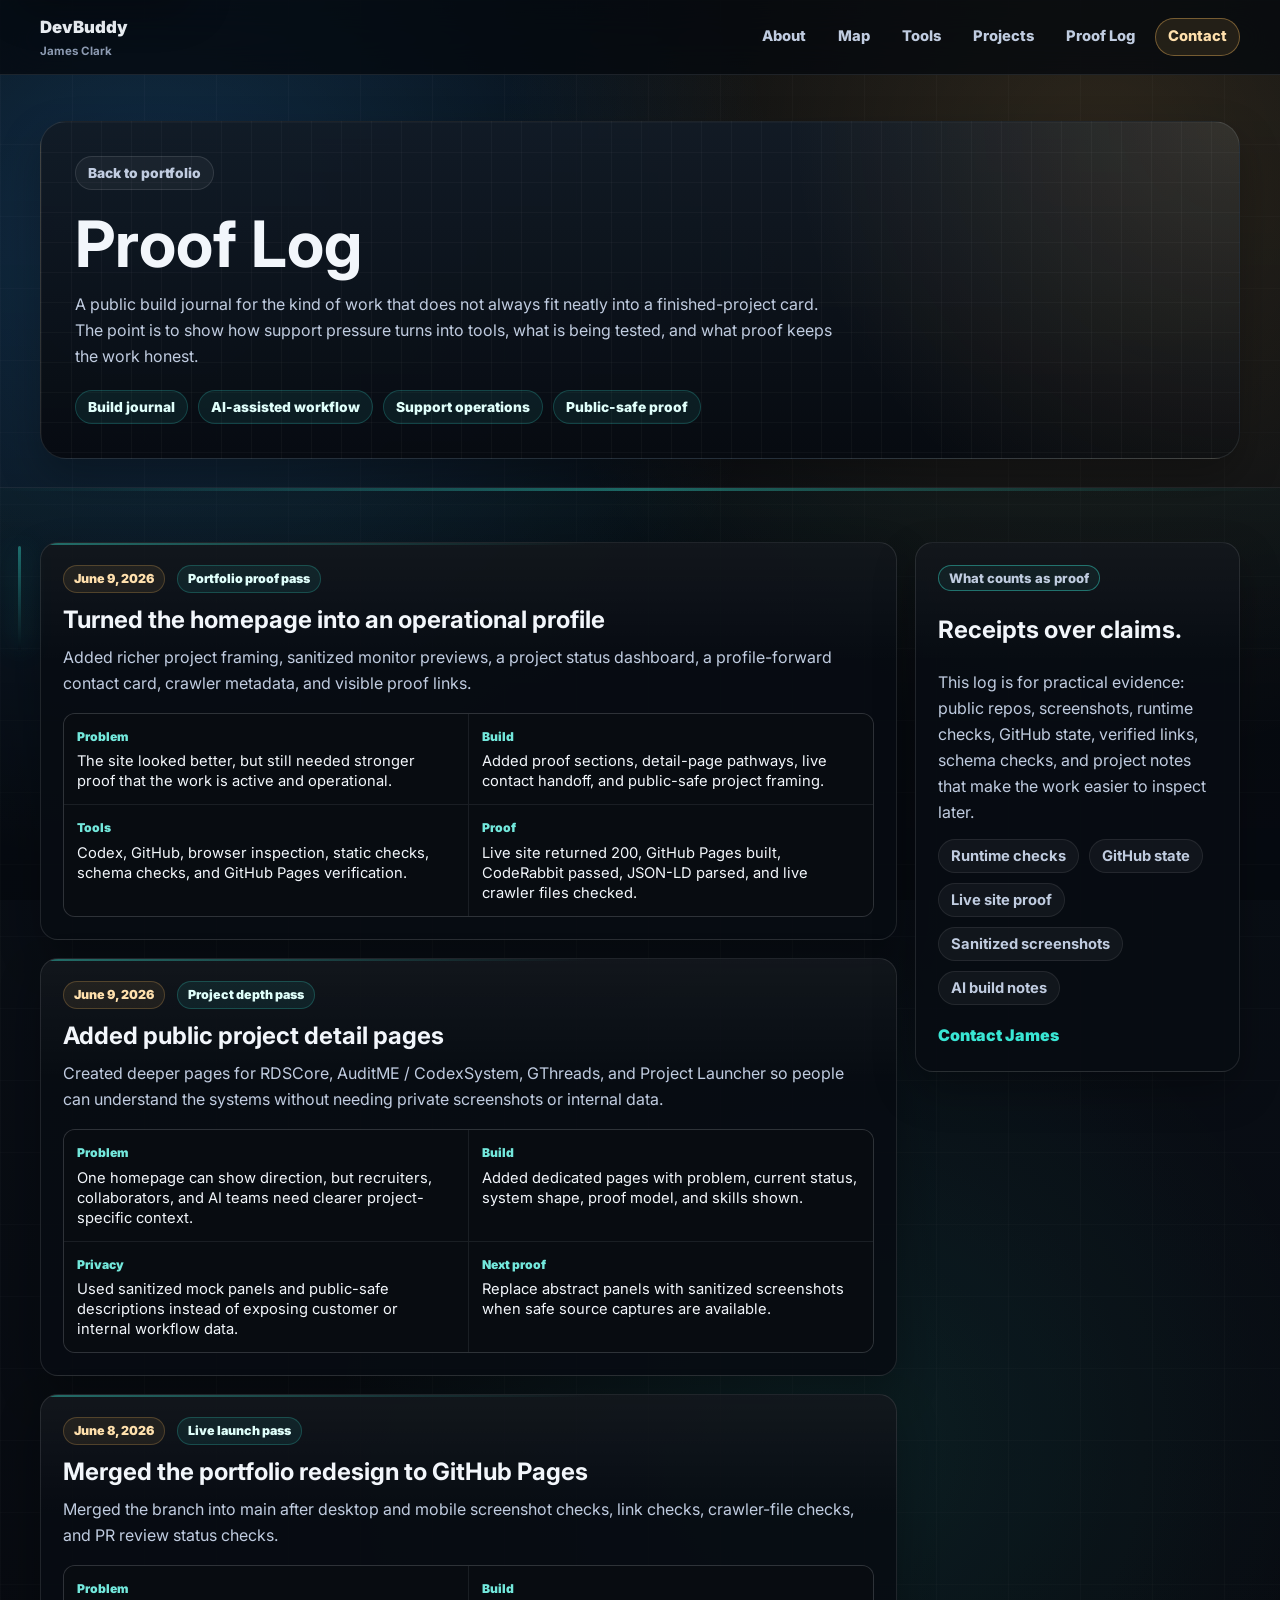
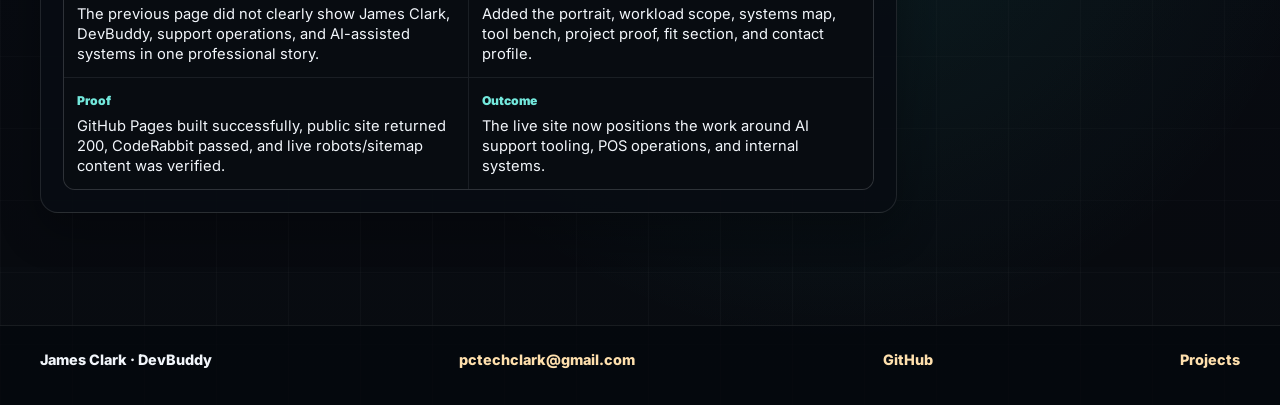
==== proof-log.html @ 80830b0e "Add proof log and project detail pages" ====
<!DOCTYPE html>
<html lang="en">
<head>
  <meta charset="UTF-8" />
  <meta name="viewport" content="width=device-width, initial-scale=1.0" />
  <title>Proof Log | James Clark DevBuddy</title>
  <meta name="description" content="A public build journal for James Clark / DevBuddy showing AI-assisted support tooling, operational systems, proof checks, and project progress." />
  <meta name="author" content="James Clark" />
  <meta name="robots" content="index, follow" />
  <link rel="canonical" href="https://sinisterj12.github.io/proof-log.html" />
  <meta property="og:type" content="website" />
  <meta property="og:title" content="Proof Log | James Clark DevBuddy" />
  <meta property="og:description" content="Build journal for AI-assisted support tooling, POS operations systems, and proof-oriented project work." />
  <meta property="og:url" content="https://sinisterj12.github.io/proof-log.html" />
  <meta property="og:image" content="https://sinisterj12.github.io/assets/james-clark-brainstorming.jpg" />
  <link rel="icon" type="image/jpeg" href="assets/james-clark-brainstorming.jpg" />
  <link rel="preconnect" href="https://fonts.googleapis.com">
  <link rel="preconnect" href="https://fonts.gstatic.com" crossorigin>
  <link href="https://fonts.googleapis.com/css2?family=Inter:wght@400;500;600;700;800&display=swap" rel="stylesheet">
  <link rel="stylesheet" href="style.css" />
  <script type="application/ld+json">
  {
    "@context": "https://schema.org",
    "@type": "CollectionPage",
    "url": "https://sinisterj12.github.io/proof-log.html",
    "name": "Proof Log - James Clark DevBuddy",
    "dateModified": "2026-06-09",
    "description": "Public build journal for James Clark's AI-assisted support tooling, proof checks, and operational systems work.",
    "author": {
      "@type": "Person",
      "name": "James Clark",
      "alternateName": "DevBuddy",
      "url": "https://sinisterj12.github.io/"
    }
  }
  </script>
</head>
<body>
  <a class="skip-link" href="#top">Skip to main content</a>
  <header class="site-header">
    <div class="container nav-wrap">
      <a class="brand" href="index.html#top">DevBuddy<span>James Clark</span></a>
      <nav class="nav">
        <a href="index.html#about">About</a>
        <a href="index.html#systems-map">Map</a>
        <a href="index.html#tools">Tools</a>
        <a href="index.html#projects">Projects</a>
        <a href="proof-log.html">Proof Log</a>
        <a class="nav-cta" href="index.html#contact">Contact</a>
      </nav>
    </div>
  </header>

  <main id="top" class="detail-main">
    <section class="detail-hero">
      <div class="container">
        <div class="detail-hero-panel">
          <a class="crumb-link" href="index.html#projects">Back to portfolio</a>
          <h1>Proof Log</h1>
          <p>A public build journal for the kind of work that does not always fit neatly into a finished-project card. The point is to show how support pressure turns into tools, what is being tested, and what proof keeps the work honest.</p>
          <div class="detail-meta-row">
            <span>Build journal</span>
            <span>AI-assisted workflow</span>
            <span>Support operations</span>
            <span>Public-safe proof</span>
          </div>
        </div>
      </div>
    </section>

    <section class="section">
      <div class="container proof-log-grid">
        <div class="proof-feed">
          <article class="proof-entry">
            <time datetime="2026-06-09">June 9, 2026</time>
            <span class="proof-type">Portfolio proof pass</span>
            <h2>Turned the homepage into an operational profile</h2>
            <p>Added richer project framing, sanitized monitor previews, a project status dashboard, a profile-forward contact card, crawler metadata, and visible proof links.</p>
            <dl>
              <div>
                <dt>Problem</dt>
                <dd>The site looked better, but still needed stronger proof that the work is active and operational.</dd>
              </div>
              <div>
                <dt>Build</dt>
                <dd>Added proof sections, detail-page pathways, live contact handoff, and public-safe project framing.</dd>
              </div>
              <div>
                <dt>Tools</dt>
                <dd>Codex, GitHub, browser inspection, static checks, schema checks, and GitHub Pages verification.</dd>
              </div>
              <div>
                <dt>Proof</dt>
                <dd>Live site returned 200, GitHub Pages built, CodeRabbit passed, JSON-LD parsed, and live crawler files checked.</dd>
              </div>
            </dl>
          </article>

          <article class="proof-entry">
            <time datetime="2026-06-09">June 9, 2026</time>
            <span class="proof-type">Project depth pass</span>
            <h2>Added public project detail pages</h2>
            <p>Created deeper pages for RDSCore, AuditME / CodexSystem, GThreads, and Project Launcher so people can understand the systems without needing private screenshots or internal data.</p>
            <dl>
              <div>
                <dt>Problem</dt>
                <dd>One homepage can show direction, but recruiters, collaborators, and AI teams need clearer project-specific context.</dd>
              </div>
              <div>
                <dt>Build</dt>
                <dd>Added dedicated pages with problem, current status, system shape, proof model, and skills shown.</dd>
              </div>
              <div>
                <dt>Privacy</dt>
                <dd>Used sanitized mock panels and public-safe descriptions instead of exposing customer or internal workflow data.</dd>
              </div>
              <div>
                <dt>Next proof</dt>
                <dd>Replace abstract panels with sanitized screenshots when safe source captures are available.</dd>
              </div>
            </dl>
          </article>

          <article class="proof-entry">
            <time datetime="2026-06-08">June 8, 2026</time>
            <span class="proof-type">Live launch pass</span>
            <h2>Merged the portfolio redesign to GitHub Pages</h2>
            <p>Merged the branch into main after desktop and mobile screenshot checks, link checks, crawler-file checks, and PR review status checks.</p>
            <dl>
              <div>
                <dt>Problem</dt>
                <dd>The previous page did not clearly show James Clark, DevBuddy, support operations, and AI-assisted systems in one professional story.</dd>
              </div>
              <div>
                <dt>Build</dt>
                <dd>Added the portrait, workload scope, systems map, tool bench, project proof, fit section, and contact profile.</dd>
              </div>
              <div>
                <dt>Proof</dt>
                <dd>GitHub Pages built successfully, public site returned 200, CodeRabbit passed, and live robots/sitemap content was verified.</dd>
              </div>
              <div>
                <dt>Outcome</dt>
                <dd>The live site now positions the work around AI support tooling, POS operations, and internal systems.</dd>
              </div>
            </dl>
          </article>
        </div>

        <aside class="proof-sidebar">
          <p class="section-label">What counts as proof</p>
          <h2>Receipts over claims.</h2>
          <p>This log is for practical evidence: public repos, screenshots, runtime checks, GitHub state, verified links, schema checks, and project notes that make the work easier to inspect later.</p>
          <div class="tags">
            <span>Runtime checks</span>
            <span>GitHub state</span>
            <span>Live site proof</span>
            <span>Sanitized screenshots</span>
            <span>AI build notes</span>
          </div>
          <div class="card-actions">
            <a href="index.html#contact">Contact James</a>
          </div>
        </aside>
      </div>
    </section>
  </main>

  <footer class="site-footer">
    <div class="container">
      <span>James Clark · DevBuddy</span>
      <a href="mailto:pctechclark@gmail.com">pctechclark@gmail.com</a>
      <a href="https://github.com/Sinisterj12" target="_blank" rel="me noreferrer">GitHub</a>
      <a href="index.html#projects">Projects</a>
    </div>
  </footer>
</body>
</html>
---- style.css ----
:root {
  --bg: #070b10;
  --bg-2: #0c121a;
  --panel: rgba(15, 21, 31, 0.86);
  --panel-2: rgba(21, 31, 43, 0.9);
  --panel-warm: rgba(43, 32, 20, 0.82);
  --line: rgba(225, 238, 255, 0.1);
  --line-strong: rgba(225, 238, 255, 0.2);
  --text: #f2f6fb;
  --text-soft: #c0cce0;
  --text-muted: #8d9bb2;
  --blue: #38a4ff;
  --cyan: #39e6d4;
  --amber: #ffbf5f;
  --green: #63e6a9;
  --red: #ff6b6b;
  --section-line: rgba(57, 230, 212, 0.42);
  --section-wash: rgba(57, 230, 212, 0.035);
  --section-label-color: #74efe5;
  --section-label-bg: rgba(57, 230, 212, 0.06);
  --shadow: 0 28px 70px rgba(0, 0, 0, 0.42);
  --shadow-tight: 0 18px 42px rgba(0, 0, 0, 0.28);
  --radius-xl: 26px;
  --radius-lg: 18px;
  --radius-md: 12px;
  --radius-sm: 8px;
  --max-width: 1200px;
}

* {
  box-sizing: border-box;
}

html {
  scroll-behavior: smooth;
  scroll-padding-top: 104px;
}

body {
  margin: 0;
  font-family: "Inter", system-ui, -apple-system, BlinkMacSystemFont, "Segoe UI", sans-serif;
  color: var(--text);
  line-height: 1.62;
  background:
    linear-gradient(90deg, rgba(255,255,255,0.025) 1px, transparent 1px) 0 0 / 72px 72px,
    linear-gradient(180deg, rgba(255,255,255,0.018) 1px, transparent 1px) 0 0 / 72px 72px,
    radial-gradient(circle at 12% 12%, rgba(56, 164, 255, 0.24), transparent 30%),
    radial-gradient(circle at 86% 8%, rgba(255, 191, 95, 0.16), transparent 28%),
    radial-gradient(circle at 65% 72%, rgba(57, 230, 212, 0.11), transparent 30%),
    linear-gradient(180deg, #060a0f 0%, #0a1018 42%, #080b10 100%);
}

body::before {
  content: "";
  position: fixed;
  inset: 0;
  pointer-events: none;
  background: linear-gradient(180deg, transparent, rgba(0, 0, 0, 0.22));
  z-index: -1;
}

a {
  color: inherit;
  text-decoration: none;
}

a:focus-visible {
  outline: 3px solid rgba(255, 191, 95, 0.92);
  outline-offset: 4px;
}

.skip-link {
  position: fixed;
  left: 16px;
  top: 14px;
  z-index: 50;
  transform: translateY(-150%);
  padding: 10px 14px;
  border-radius: 999px;
  color: #061017;
  background: var(--amber);
  font-size: 0.9rem;
  font-weight: 900;
  box-shadow: var(--shadow-tight);
  transition: transform 0.18s ease;
}

.skip-link:focus,
.skip-link:focus-visible {
  transform: translateY(0);
}

.container {
  width: min(calc(100% - 40px), var(--max-width));
  margin: 0 auto;
}

.site-header {
  position: sticky;
  top: 0;
  z-index: 20;
  backdrop-filter: blur(18px);
  background: rgba(5, 9, 14, 0.76);
  border-bottom: 1px solid var(--line);
}

.nav-wrap {
  display: flex;
  align-items: center;
  justify-content: space-between;
  min-height: 74px;
  gap: 20px;
}

.brand {
  display: grid;
  gap: 1px;
  font-size: 1.05rem;
  font-weight: 900;
  letter-spacing: 0;
}

.brand span {
  color: var(--text-muted);
  font-size: 0.72rem;
  font-weight: 700;
  letter-spacing: 0;
}

.nav {
  display: flex;
  flex-wrap: wrap;
  align-items: center;
  justify-content: flex-end;
  gap: 8px;
}

.nav a {
  min-height: 38px;
  display: inline-flex;
  align-items: center;
  border-radius: 999px;
  padding: 0 12px;
  color: var(--text-soft);
  font-weight: 800;
  font-size: 0.92rem;
  transition: color 0.18s ease, background 0.18s ease, border-color 0.18s ease;
}

.nav a:hover {
  color: var(--text);
  background: rgba(255, 255, 255, 0.05);
}

.nav .nav-cta {
  border: 1px solid rgba(255, 191, 95, 0.38);
  color: #ffe0ad;
  background: rgba(255, 191, 95, 0.1);
}

.hero {
  padding: 48px 0 30px;
}

.hero-grid {
  display: grid;
  grid-template-columns: minmax(0, 1.3fr) minmax(330px, 0.82fr);
  gap: 22px;
  align-items: stretch;
}

.hero-copy,
.hero-panel,
.project-card,
.principle-card,
.contact-wrap,
.arsenal-lead,
.driver-card,
.workflow-card,
.tool-cloud-panel {
  border: 1px solid var(--line);
  box-shadow: var(--shadow-tight);
}

.hero-copy {
  position: relative;
  overflow: hidden;
  padding: 34px;
  border-radius: var(--radius-xl);
  background:
    linear-gradient(90deg, rgba(255, 255, 255, 0.035) 1px, transparent 1px) 0 0 / 28px 28px,
    linear-gradient(180deg, rgba(255, 255, 255, 0.025) 1px, transparent 1px) 0 0 / 28px 28px,
    linear-gradient(120deg, rgba(57, 230, 212, 0.12), transparent 36%),
    linear-gradient(145deg, transparent 55%, rgba(255, 191, 95, 0.09) 72%, rgba(255, 107, 107, 0.06)),
    linear-gradient(180deg, rgba(23, 33, 46, 0.92), rgba(9, 13, 19, 0.95));
}

.hero-copy::before {
  content: "";
  position: absolute;
  inset: auto 34px 34px auto;
  width: 220px;
  height: 220px;
  border: 1px solid rgba(57, 230, 212, 0.22);
  border-radius: 50%;
  background:
    linear-gradient(90deg, transparent 49%, rgba(57, 230, 212, 0.16) 50%, transparent 51%),
    linear-gradient(0deg, transparent 49%, rgba(57, 230, 212, 0.16) 50%, transparent 51%);
  opacity: 0.45;
  z-index: 0;
}

.hero-copy::after {
  content: "";
  position: absolute;
  inset: 18px;
  pointer-events: none;
  border: 1px solid rgba(255, 255, 255, 0.055);
  border-radius: calc(var(--radius-xl) - 10px);
  background:
    radial-gradient(circle at 14% 18%, rgba(57, 230, 212, 0.85) 0 2px, transparent 3px),
    radial-gradient(circle at 82% 22%, rgba(255, 191, 95, 0.85) 0 2px, transparent 3px),
    radial-gradient(circle at 70% 72%, rgba(255, 107, 107, 0.72) 0 2px, transparent 3px),
    linear-gradient(90deg, transparent 0 18%, rgba(57, 230, 212, 0.16) 18% 18.3%, transparent 18.3% 70%, rgba(255, 191, 95, 0.14) 70% 70.3%, transparent 70.3%),
    linear-gradient(145deg, transparent 0 62%, rgba(255, 107, 107, 0.12) 62.2%, transparent 62.6%);
  opacity: 0.62;
  z-index: 0;
}

.identity-row {
  position: relative;
  display: flex;
  align-items: center;
  gap: 16px;
  z-index: 1;
}

.avatar {
  width: 82px;
  height: 82px;
  flex: 0 0 auto;
  border-radius: 18px;
  object-fit: cover;
  object-position: 50% 28%;
  border: 1px solid rgba(255, 255, 255, 0.28);
  box-shadow: 0 18px 34px rgba(0, 0, 0, 0.32);
}

.eyebrow,
.section-label,
.panel-label,
.project-type,
.project-type-muted,
.project-kind,
.driver-label {
  letter-spacing: 0;
  font-size: 0.82rem;
}

.eyebrow,
.section-label,
.panel-label,
.driver-label {
  color: var(--cyan);
  font-weight: 800;
}

.identity-note {
  margin: 2px 0 0;
  color: var(--text-soft);
  font-weight: 700;
}

.hero-copy h1 {
  position: relative;
  z-index: 1;
  max-width: 16ch;
  margin: 28px 0 18px;
  font-size: 4rem;
  line-height: 1;
  letter-spacing: 0;
}

.hero-text {
  position: relative;
  z-index: 1;
  max-width: 68ch;
  margin: 0;
  color: var(--text-soft);
  font-size: 1.03rem;
}

.credibility-row {
  position: relative;
  z-index: 1;
  display: flex;
  flex-wrap: wrap;
  gap: 10px;
  margin-top: 22px;
}

.credibility-row span {
  display: inline-flex;
  align-items: center;
  min-height: 34px;
  padding: 0 12px;
  border-radius: 999px;
  color: #d9e8f7;
  background: rgba(255, 255, 255, 0.045);
  border: 1px solid rgba(255, 255, 255, 0.1);
  font-size: 0.9rem;
  font-weight: 750;
}

.hero-actions,
.card-actions,
.contact-actions {
  display: flex;
  flex-wrap: wrap;
  gap: 12px;
}

.hero-actions {
  position: relative;
  z-index: 1;
  margin-top: 24px;
}

.hero-system-strip {
  position: relative;
  z-index: 1;
  display: grid;
  grid-template-columns: repeat(5, minmax(0, 1fr));
  gap: 1px;
  overflow: hidden;
  margin-top: 22px;
  max-width: 660px;
  border: 1px solid rgba(57, 230, 212, 0.16);
  border-radius: var(--radius-md);
  background: rgba(57, 230, 212, 0.16);
}

.hero-system-strip span {
  display: inline-flex;
  align-items: center;
  gap: 8px;
  min-height: 42px;
  padding: 0 12px;
  color: #dbe9f5;
  background: rgba(5, 10, 15, 0.72);
  font-size: 0.82rem;
  font-weight: 850;
}

.hero-system-strip i {
  width: 8px;
  height: 8px;
  flex: 0 0 auto;
  border-radius: 50%;
  background: var(--cyan);
  box-shadow: 0 0 14px rgba(57, 230, 212, 0.62);
}

.hero-system-strip span:nth-child(3) i {
  background: var(--amber);
  box-shadow: 0 0 14px rgba(255, 191, 95, 0.6);
}

.hero-system-strip span:nth-child(4) i {
  background: var(--blue);
  box-shadow: 0 0 14px rgba(56, 164, 255, 0.56);
}

.hero-system-strip span:nth-child(5) i {
  background: var(--green);
  box-shadow: 0 0 14px rgba(99, 230, 169, 0.56);
}

.button {
  display: inline-flex;
  align-items: center;
  justify-content: center;
  min-height: 48px;
  padding: 0 19px;
  border-radius: 999px;
  border: 1px solid transparent;
  font-weight: 900;
  transition: transform 0.18s ease, border-color 0.18s ease, background 0.18s ease;
}

.button:hover {
  transform: translateY(-1px);
}

.button-primary {
  color: #061017;
  background: linear-gradient(135deg, var(--cyan), var(--blue));
  box-shadow: 0 16px 36px rgba(56, 164, 255, 0.26);
}

.button-secondary {
  color: #251605;
  background: linear-gradient(135deg, #ffd88f, var(--amber));
  box-shadow: 0 16px 36px rgba(255, 191, 95, 0.2);
}

.button-ghost {
  border-color: var(--line-strong);
  color: var(--text);
  background: rgba(255, 255, 255, 0.04);
}

.hero-panel {
  padding: 16px;
  border-radius: var(--radius-xl);
  display: flex;
  flex-direction: column;
  gap: 10px;
  background:
    linear-gradient(180deg, rgba(12, 18, 27, 0.72), rgba(8, 12, 18, 0.96)),
    linear-gradient(90deg, rgba(255, 255, 255, 0.04), transparent);
}

.portrait-card {
  position: relative;
  overflow: hidden;
  min-height: 210px;
  margin: 0;
  border-radius: var(--radius-lg);
  border: 1px solid rgba(255, 191, 95, 0.26);
  background: #080d13;
  box-shadow: 0 22px 44px rgba(0, 0, 0, 0.32);
}

.portrait-card img {
  position: absolute;
  inset: 0;
  width: 100%;
  height: 100%;
  object-fit: cover;
  object-position: 48% 24%;
  filter: saturate(1.08) contrast(1.04);
}

.portrait-card::after {
  content: "";
  position: absolute;
  inset: 0;
  background:
    linear-gradient(90deg, rgba(5, 8, 13, 0.82), rgba(5, 8, 13, 0.1) 56%),
    linear-gradient(180deg, transparent 42%, rgba(5, 8, 13, 0.82));
}

.portrait-card figcaption {
  position: absolute;
  left: 18px;
  right: 18px;
  bottom: 16px;
  z-index: 1;
}

.portrait-card strong,
.portrait-card em {
  display: block;
}

.portrait-card strong {
  margin-top: 5px;
  font-size: 1.42rem;
  line-height: 1;
}

.portrait-card em {
  max-width: 26ch;
  margin-top: 6px;
  color: var(--text-soft);
  font-style: normal;
  font-weight: 700;
}

.panel-item,
.contact-card {
  padding: 14px;
  border-radius: var(--radius-md);
  background: rgba(255, 255, 255, 0.045);
  border: 1px solid rgba(255, 255, 255, 0.08);
}

.panel-item strong,
.contact-card strong {
  display: block;
  margin-top: 6px;
  font-size: 0.98rem;
  line-height: 1.38;
}

.contact-card {
  background:
    radial-gradient(circle at top right, rgba(255, 191, 95, 0.22), transparent 48%),
    rgba(255, 191, 95, 0.08);
  border-color: rgba(255, 191, 95, 0.28);
}

.contact-card a {
  display: inline-flex;
  margin-top: 8px;
  color: #ffe0ad;
  font-weight: 900;
}

.section,
.section-alt {
  position: relative;
  padding: 54px 0;
  border-top: 1px solid rgba(225, 238, 255, 0.08);
  background:
    linear-gradient(180deg, var(--section-wash), transparent 180px),
    rgba(6, 10, 15, 0.18);
}

.section::before,
.section-alt::before {
  content: "";
  position: absolute;
  inset: 0 0 auto;
  height: 3px;
  pointer-events: none;
  background: linear-gradient(90deg, transparent, var(--section-line), transparent);
  opacity: 0.95;
}

.profile-signal-section {
  padding: 8px 0 34px;
}

.profile-signal-grid {
  display: grid;
  grid-template-columns: repeat(3, minmax(0, 1fr));
  gap: 14px;
}

.profile-signal-grid article {
  min-height: 156px;
  padding: 20px;
  border-radius: var(--radius-lg);
  border: 1px solid rgba(255, 255, 255, 0.1);
  background:
    linear-gradient(180deg, rgba(18, 26, 36, 0.9), rgba(9, 13, 19, 0.94));
  box-shadow: var(--shadow-tight);
}

.profile-signal-grid span,
.profile-signal-grid strong,
.profile-signal-grid p {
  display: block;
}

.profile-signal-grid span {
  color: #73e8dc;
  font-size: 0.82rem;
  font-weight: 800;
}

.profile-signal-grid strong {
  margin-top: 8px;
  color: var(--text);
  font-size: 1.08rem;
  line-height: 1.18;
}

.profile-signal-grid p {
  margin: 10px 0 0;
  color: var(--text-soft);
  font-size: 0.94rem;
  line-height: 1.5;
}

.section-alt {
  background:
    linear-gradient(180deg, var(--section-wash), transparent 220px),
    linear-gradient(180deg, rgba(255, 255, 255, 0.024), transparent);
}

#about {
  --section-index: "01";
  --section-line: rgba(57, 230, 212, 0.42);
  --section-wash: rgba(57, 230, 212, 0.035);
  --section-label-color: #74efe5;
  --section-label-bg: rgba(57, 230, 212, 0.06);
}

#scope {
  --section-index: "02";
  --section-line: rgba(255, 191, 95, 0.5);
  --section-wash: rgba(255, 191, 95, 0.04);
  --section-label-color: #ffcf7d;
  --section-label-bg: rgba(255, 191, 95, 0.08);
}

#systems-map {
  --section-index: "03";
  --section-line: rgba(255, 107, 107, 0.48);
  --section-wash: rgba(255, 107, 107, 0.032);
  --section-label-color: #ffb3b3;
  --section-label-bg: rgba(255, 107, 107, 0.08);
}

#tools {
  --section-index: "04";
  --section-line: rgba(99, 230, 169, 0.48);
  --section-wash: rgba(99, 230, 169, 0.035);
  --section-label-color: #89efbd;
  --section-label-bg: rgba(99, 230, 169, 0.07);
}

#arsenal {
  --section-index: "05";
  --section-line: rgba(56, 164, 255, 0.5);
  --section-wash: rgba(56, 164, 255, 0.04);
  --section-label-color: #8fc8ff;
  --section-label-bg: rgba(56, 164, 255, 0.08);
}

#projects {
  --section-index: "06";
  --section-line: rgba(255, 191, 95, 0.48);
  --section-wash: rgba(255, 191, 95, 0.035);
  --section-label-color: #ffcf7d;
  --section-label-bg: rgba(255, 191, 95, 0.08);
}

#fit {
  --section-index: "07";
  --section-line: rgba(99, 230, 169, 0.48);
  --section-wash: rgba(99, 230, 169, 0.036);
  --section-label-color: #89efbd;
  --section-label-bg: rgba(99, 230, 169, 0.08);
}

#principles {
  --section-index: "08";
  --section-line: rgba(57, 230, 212, 0.44);
  --section-wash: rgba(57, 230, 212, 0.03);
  --section-label-color: #74efe5;
  --section-label-bg: rgba(57, 230, 212, 0.06);
}

#contact {
  --section-index: "09";
  --section-line: rgba(255, 191, 95, 0.54);
  --section-wash: rgba(255, 191, 95, 0.04);
  --section-label-color: #ffcf7d;
  --section-label-bg: rgba(255, 191, 95, 0.08);
}

.section > .container {
  position: relative;
}

.section > .container::before {
  content: var(--section-index, "");
  position: absolute;
  top: -38px;
  right: 0;
  pointer-events: none;
  color: rgba(242, 246, 251, 0.055);
  font-size: 4.2rem;
  font-weight: 900;
  line-height: 1;
}

.section > .container::after {
  content: "";
  position: absolute;
  top: 4px;
  left: -22px;
  width: 3px;
  height: 104px;
  pointer-events: none;
  border-radius: 999px;
  background: linear-gradient(180deg, var(--section-line), transparent);
  box-shadow: 0 0 28px var(--section-line);
}

.section-grid {
  display: grid;
  grid-template-columns: minmax(220px, 0.68fr) minmax(0, 1.32fr);
  gap: 34px;
  align-items: start;
}

.section-title-block h2,
.section-heading h2,
.contact-wrap h2 {
  margin: 9px 0 0;
  font-size: 2.55rem;
  line-height: 1.04;
  letter-spacing: 0;
}

.section-copy,
.section-note,
.contact-copy {
  color: var(--text-soft);
}

.section-copy {
  padding-left: 22px;
  border-left: 3px solid var(--section-line);
}

.section-copy p {
  margin: 0 0 18px;
}

.section-heading {
  display: flex;
  align-items: end;
  justify-content: space-between;
  gap: 22px;
  margin-bottom: 24px;
}

.compact-heading {
  margin-bottom: 16px;
}

.section-label {
  display: inline-flex;
  align-items: center;
  min-height: 26px;
  padding: 0 10px;
  border: 1px solid var(--section-line);
  border-radius: 999px;
  color: var(--section-label-color);
  background: var(--section-label-bg);
  font-weight: 800;
}

.panel-label,
.driver-label {
  color: #73e8dc;
}

.project-type,
.project-type-muted,
.project-kind {
  font-size: 0.78rem;
  letter-spacing: 0;
}

.section-note {
  max-width: 48ch;
  margin: 0;
}

.principles-grid,
.project-stack,
.workflow-grid,
.workload-grid,
.capability-grid {
  display: grid;
  gap: 18px;
}

.principles-grid {
  grid-template-columns: repeat(3, minmax(0, 1fr));
}

.capability-board {
  display: grid;
  grid-template-columns: minmax(280px, 0.72fr) minmax(0, 1.28fr);
  gap: 18px;
  margin-top: 18px;
  margin-bottom: 18px;
  padding: 22px;
  border: 1px solid rgba(255, 191, 95, 0.22);
  border-radius: var(--radius-lg);
  background:
    radial-gradient(circle at 0 0, rgba(255, 191, 95, 0.16), transparent 32%),
    linear-gradient(180deg, rgba(16, 21, 29, 0.94), rgba(8, 12, 18, 0.96));
  box-shadow: var(--shadow-tight);
}

.capability-intro {
  align-self: center;
}

.capability-intro h3 {
  margin: 9px 0 0;
  font-size: 1.74rem;
  line-height: 1.08;
}

.capability-grid {
  grid-template-columns: repeat(2, minmax(0, 1fr));
}

.capability-grid article {
  min-height: 162px;
  padding: 18px;
  border: 1px solid rgba(255, 255, 255, 0.09);
  border-radius: var(--radius-md);
  background: rgba(255, 255, 255, 0.04);
}

.capability-grid span {
  display: inline-flex;
  align-items: center;
  justify-content: center;
  width: 34px;
  height: 34px;
  border-radius: 50%;
  color: #061017;
  background: linear-gradient(135deg, var(--cyan), var(--amber));
  font-weight: 900;
  font-size: 0.82rem;
}

.capability-grid h3 {
  margin: 14px 0 9px;
  font-size: 1.1rem;
  line-height: 1.16;
}

.capability-grid p {
  margin: 0;
  color: var(--text-soft);
  font-size: 0.95rem;
  line-height: 1.5;
}

.project-card,
.principle-card,
.contact-wrap,
.arsenal-lead,
.driver-card,
.workflow-card,
.tool-cloud-panel {
  border-radius: var(--radius-lg);
}

.principle-card,
.driver-card,
.workflow-card {
  padding: 24px;
}

.principle-card {
  background:
    linear-gradient(180deg, rgba(21, 31, 43, 0.9), rgba(10, 15, 22, 0.92));
}

.principle-card h3,
.driver-card h3,
.workflow-card h3 {
  margin: 0 0 12px;
  font-size: 1.18rem;
}

.principle-card p,
.driver-card p,
.workflow-card p {
  margin: 0;
  color: var(--text-soft);
}

.scope-board {
  display: grid;
  gap: 18px;
}

.scope-intro,
.scope-metrics,
.workload-grid article,
.day-flow {
  border: 1px solid var(--line);
  border-radius: var(--radius-lg);
  box-shadow: var(--shadow-tight);
}

.scope-intro {
  padding: 28px;
  background:
    radial-gradient(circle at top left, rgba(255, 191, 95, 0.12), transparent 34%),
    linear-gradient(180deg, rgba(20, 27, 36, 0.94), rgba(9, 13, 19, 0.96));
}

.scope-intro h3 {
  max-width: 22ch;
  margin: 0 0 12px;
  font-size: 2.65rem;
  line-height: 1;
  letter-spacing: 0;
}

.scope-intro p {
  max-width: 78ch;
  margin: 0;
  color: var(--text-soft);
}

.scope-metrics {
  display: grid;
  grid-template-columns: repeat(4, minmax(0, 1fr));
  overflow: hidden;
  background: rgba(8, 13, 19, 0.82);
}

.scope-metrics div {
  min-height: 132px;
  padding: 20px;
  border-right: 1px solid rgba(255, 255, 255, 0.08);
}

.scope-metrics div:last-child {
  border-right: 0;
}

.scope-metrics strong,
.scope-metrics span {
  display: block;
}

.scope-metrics strong {
  color: #fff;
  font-size: 2.45rem;
  line-height: 1;
  letter-spacing: 0;
}

.scope-metrics span {
  margin-top: 10px;
  color: var(--text-soft);
  font-weight: 700;
}

.workload-grid {
  grid-template-columns: repeat(4, minmax(0, 1fr));
}

.workload-grid article {
  padding: 22px;
  background:
    linear-gradient(180deg, rgba(18, 26, 36, 0.92), rgba(9, 13, 19, 0.95));
}

.workload-grid article:nth-child(2) {
  border-color: rgba(56, 164, 255, 0.2);
}

.workload-grid article:nth-child(3) {
  border-color: rgba(255, 191, 95, 0.2);
}

.workload-grid article:nth-child(4) {
  border-color: rgba(57, 230, 212, 0.2);
}

.workload-grid h3 {
  margin: 0 0 10px;
  font-size: 1.12rem;
  line-height: 1.15;
}

.workload-grid p {
  margin: 0;
  color: var(--text-soft);
}

.day-flow {
  display: grid;
  grid-template-columns: repeat(6, minmax(0, 1fr));
  gap: 1px;
  overflow: hidden;
  background: rgba(255, 191, 95, 0.14);
}

.day-flow span {
  display: flex;
  align-items: center;
  justify-content: center;
  min-height: 44px;
  padding: 0 10px;
  color: #ffe7bd;
  background: rgba(9, 13, 19, 0.9);
  font-size: 0.88rem;
  font-weight: 800;
  text-align: center;
}

.systems-map-board {
  position: relative;
  display: grid;
  grid-template-columns: repeat(5, minmax(0, 1fr));
  gap: 12px;
  padding: 24px;
  border: 1px solid rgba(255, 107, 107, 0.22);
  border-radius: var(--radius-lg);
  background:
    radial-gradient(circle at 0 0, rgba(255, 107, 107, 0.14), transparent 34%),
    linear-gradient(180deg, rgba(18, 22, 29, 0.94), rgba(8, 12, 18, 0.96));
  box-shadow: var(--shadow-tight);
}

.systems-map-board::before {
  content: "";
  position: absolute;
  left: 54px;
  right: 54px;
  top: 78px;
  height: 2px;
  pointer-events: none;
  background: linear-gradient(90deg, rgba(255, 107, 107, 0.24), rgba(255, 107, 107, 0.8), rgba(57, 230, 212, 0.72), rgba(255, 191, 95, 0.72), rgba(99, 230, 169, 0.78), rgba(99, 230, 169, 0.24));
  background-size: 220% 100%;
  opacity: 0.72;
  animation: mapFlow 8s linear infinite;
}

@keyframes mapFlow {
  from {
    background-position: 0 0;
  }

  to {
    background-position: -220% 0;
  }
}

.map-stage {
  position: relative;
  min-height: 255px;
  padding: 18px;
  border: 1px solid rgba(255, 255, 255, 0.1);
  border-radius: var(--radius-md);
  background:
    linear-gradient(180deg, rgba(255, 255, 255, 0.055), transparent 96px),
    rgba(7, 12, 18, 0.88);
  box-shadow: inset 0 1px 0 rgba(255, 255, 255, 0.06);
  transition: transform 0.18s ease, border-color 0.18s ease, box-shadow 0.18s ease, background 0.18s ease;
}

.map-stage::after {
  content: "";
  position: absolute;
  top: 20px;
  right: 18px;
  width: 8px;
  height: 8px;
  border-radius: 50%;
  background: var(--red);
  box-shadow: 0 0 16px rgba(255, 107, 107, 0.7);
}

.map-stage:hover {
  transform: translateY(-3px);
  border-color: rgba(255, 191, 95, 0.42);
  background:
    linear-gradient(180deg, rgba(255, 255, 255, 0.075), transparent 110px),
    rgba(9, 15, 22, 0.94);
  box-shadow: var(--shadow-tight), inset 0 1px 0 rgba(255, 255, 255, 0.08);
}

.map-stage span {
  display: inline-flex;
  align-items: center;
  justify-content: center;
  width: 40px;
  height: 40px;
  border-radius: 50%;
  color: #061017;
  background: linear-gradient(135deg, #ff9d9d, var(--amber));
  font-size: 0.86rem;
  font-weight: 900;
}

.map-stage:hover > span {
  transform: scale(1.04);
  box-shadow: 0 0 24px rgba(255, 191, 95, 0.22);
}

.map-stage h3 {
  margin: 48px 0 10px;
  font-size: 1.1rem;
  line-height: 1.16;
}

.map-stage p {
  margin: 0;
  color: var(--text-soft);
  font-size: 0.93rem;
  line-height: 1.5;
}

.map-related {
  display: flex;
  flex-wrap: wrap;
  gap: 7px;
  margin-top: 16px;
}

.map-related strong,
.map-related em {
  display: inline-flex;
  align-items: center;
  min-height: 27px;
  padding: 0 8px;
  border-radius: 999px;
  font-size: 0.74rem;
  font-style: normal;
  line-height: 1;
}

.map-related strong {
  color: var(--text-muted);
  background: rgba(255, 255, 255, 0.045);
  border: 1px solid rgba(255, 255, 255, 0.075);
}

.map-related em {
  color: #dffefa;
  background: rgba(57, 230, 212, 0.08);
  border: 1px solid rgba(57, 230, 212, 0.18);
  font-weight: 850;
}

.map-stage-context {
  border-color: rgba(57, 230, 212, 0.22);
}

.map-stage-operations {
  border-color: rgba(255, 191, 95, 0.22);
}

.map-stage-ai {
  border-color: rgba(56, 164, 255, 0.24);
}

.map-stage-proof {
  border-color: rgba(99, 230, 169, 0.24);
}

.map-stage-context span {
  background: linear-gradient(135deg, var(--cyan), #c7f6ff);
}

.map-stage-context::after {
  background: var(--cyan);
  box-shadow: 0 0 16px rgba(57, 230, 212, 0.68);
}

.map-stage-operations span {
  background: linear-gradient(135deg, var(--amber), #fff0bd);
}

.map-stage-operations::after {
  background: var(--amber);
  box-shadow: 0 0 16px rgba(255, 191, 95, 0.68);
}

.map-stage-ai span {
  background: linear-gradient(135deg, var(--blue), #c7f6ff);
}

.map-stage-ai::after {
  background: var(--blue);
  box-shadow: 0 0 16px rgba(56, 164, 255, 0.68);
}

.map-stage-proof span {
  background: linear-gradient(135deg, var(--green), #f0ffbd);
}

.map-stage-proof::after {
  background: var(--green);
  box-shadow: 0 0 16px rgba(99, 230, 169, 0.68);
}

.map-insight-strip {
  display: grid;
  grid-template-columns: repeat(4, minmax(0, 1fr));
  gap: 1px;
  overflow: hidden;
  margin-top: 18px;
  border: 1px solid rgba(255, 107, 107, 0.18);
  border-radius: var(--radius-md);
  background: rgba(255, 107, 107, 0.15);
}

.map-insight-strip div {
  min-height: 108px;
  padding: 16px;
  background: rgba(7, 12, 18, 0.9);
}

.map-insight-strip strong,
.map-insight-strip span {
  display: block;
}

.map-insight-strip strong {
  color: var(--text);
  font-size: 0.98rem;
}

.map-insight-strip span {
  margin-top: 7px;
  color: var(--text-soft);
  font-size: 0.92rem;
  line-height: 1.45;
}

#arsenal {
  background:
    linear-gradient(180deg, rgba(56, 164, 255, 0.04), rgba(57, 230, 212, 0.025)),
    linear-gradient(90deg, rgba(255, 191, 95, 0.04), transparent 36%);
}

.arsenal-lead {
  position: relative;
  overflow: hidden;
  display: grid;
  grid-template-columns: minmax(0, 1.35fr) minmax(280px, 0.85fr);
  gap: 20px;
  padding: 30px;
  margin-bottom: 14px;
  background:
    linear-gradient(135deg, rgba(56, 164, 255, 0.22), transparent 36%),
    linear-gradient(180deg, rgba(24, 35, 49, 0.94), rgba(9, 14, 21, 0.96));
  border-color: rgba(56, 164, 255, 0.24);
}

.arsenal-lead::after {
  content: "build";
  position: absolute;
  right: 24px;
  bottom: -18px;
  color: rgba(255, 255, 255, 0.035);
  font-size: 8rem;
  font-weight: 900;
  letter-spacing: 0;
  line-height: 1;
}

.arsenal-lead h3 {
  margin: 14px 0 12px;
  font-size: 2.65rem;
  line-height: 0.98;
  letter-spacing: 0;
}

.arsenal-lead p {
  margin: 0;
  color: var(--text-soft);
}

.arsenal-stats {
  position: relative;
  z-index: 1;
  display: grid;
  gap: 12px;
}

.arsenal-stats div {
  padding: 14px;
  border-radius: var(--radius-md);
  border: 1px solid rgba(255, 255, 255, 0.1);
  background: rgba(6, 10, 15, 0.42);
}

.arsenal-stats strong,
.arsenal-stats span {
  display: block;
}

.arsenal-stats strong {
  color: #fff;
}

.arsenal-stats span {
  margin-top: 4px;
  color: var(--text-soft);
  font-size: 0.92rem;
}

.signal-strip {
  display: grid;
  grid-template-columns: repeat(6, minmax(0, 1fr));
  gap: 1px;
  overflow: hidden;
  margin-bottom: 18px;
  border: 1px solid rgba(57, 230, 212, 0.2);
  border-radius: var(--radius-md);
  background: rgba(57, 230, 212, 0.16);
}

.signal-strip span {
  display: flex;
  align-items: center;
  justify-content: center;
  min-height: 46px;
  color: #d8fffa;
  background: rgba(8, 13, 19, 0.88);
  font-weight: 800;
  letter-spacing: 0;
  font-size: 0.86rem;
}

.driver-grid {
  display: grid;
  grid-template-columns: repeat(4, minmax(0, 1fr));
  gap: 18px;
  margin-bottom: 18px;
}

.driver-card {
  background:
    linear-gradient(180deg, rgba(19, 28, 40, 0.92), rgba(9, 13, 19, 0.94));
}

.featured-driver {
  border-color: rgba(57, 230, 212, 0.36);
  background:
    radial-gradient(circle at top right, rgba(57, 230, 212, 0.2), transparent 42%),
    linear-gradient(180deg, rgba(18, 38, 45, 0.94), rgba(8, 13, 19, 0.98));
}

.driver-card:nth-child(3) {
  border-color: rgba(255, 191, 95, 0.2);
}

.driver-card:nth-child(4) {
  border-color: rgba(99, 230, 169, 0.2);
}

.workflow-grid {
  grid-template-columns: repeat(3, minmax(0, 1fr));
  margin-bottom: 18px;
}

.workflow-card {
  background:
    linear-gradient(180deg, rgba(22, 24, 31, 0.94), rgba(10, 13, 18, 0.96));
}

.workflow-card:nth-child(1) {
  border-color: rgba(255, 191, 95, 0.24);
}

.workflow-card:nth-child(2) {
  border-color: rgba(56, 164, 255, 0.22);
}

.workflow-card:nth-child(3) {
  border-color: rgba(99, 230, 169, 0.2);
}

.tool-cloud-panel {
  padding: 24px;
  background:
    linear-gradient(180deg, rgba(255, 255, 255, 0.055), rgba(255, 255, 255, 0.025)),
    rgba(8, 13, 19, 0.86);
}

.tool-cloud {
  display: flex;
  flex-wrap: wrap;
  gap: 10px;
}

.tool-cloud span {
  display: inline-flex;
  align-items: center;
  min-height: 34px;
  padding: 0 12px;
  border-radius: 999px;
  background: rgba(56, 164, 255, 0.08);
  border: 1px solid rgba(56, 164, 255, 0.18);
  color: var(--text-soft);
  font-weight: 800;
  font-size: 0.9rem;
}

.tool-cloud span:nth-child(4n) {
  background: rgba(255, 191, 95, 0.1);
  border-color: rgba(255, 191, 95, 0.2);
}

.tool-cloud span:nth-child(5n) {
  background: rgba(57, 230, 212, 0.08);
  border-color: rgba(57, 230, 212, 0.18);
}

.project-card {
  position: relative;
  overflow: hidden;
  padding: 24px;
  background:
    linear-gradient(180deg, rgba(255, 255, 255, 0.035), transparent 120px),
    linear-gradient(180deg, rgba(18, 26, 36, 0.92), rgba(9, 13, 19, 0.95));
  transition: transform 0.18s ease, border-color 0.18s ease, box-shadow 0.18s ease;
}

.project-card::before {
  content: "";
  position: absolute;
  inset: 0 0 auto;
  height: 2px;
  pointer-events: none;
  background: linear-gradient(90deg, var(--section-line), transparent 62%);
  opacity: 0.85;
}

.project-card:hover {
  transform: translateY(-2px);
  border-color: var(--section-line);
  box-shadow: var(--shadow);
}

.project-status-dashboard {
  display: grid;
  grid-template-columns: repeat(7, minmax(0, 1fr));
  gap: 10px;
  margin-bottom: 18px;
}

.status-tile {
  position: relative;
  overflow: hidden;
  min-height: 168px;
  padding: 15px;
  border: 1px solid rgba(255, 255, 255, 0.1);
  border-radius: var(--radius-md);
  background:
    linear-gradient(180deg, rgba(255, 255, 255, 0.052), transparent 92px),
    rgba(7, 12, 18, 0.9);
  box-shadow: var(--shadow-tight);
}

.status-tile::before {
  content: "";
  position: absolute;
  inset: 0 0 auto;
  height: 2px;
  pointer-events: none;
  background: linear-gradient(90deg, var(--section-line), transparent 70%);
}

.status-tile span,
.status-tile strong,
.status-tile p {
  position: relative;
  display: block;
}

.status-tile span {
  color: #78eee5;
  font-size: 0.75rem;
  font-weight: 900;
}

.status-tile strong {
  margin-top: 10px;
  color: var(--text);
  font-size: 0.98rem;
  line-height: 1.18;
}

.status-tile p {
  margin: 9px 0 0;
  color: var(--text-soft);
  font-size: 0.82rem;
  line-height: 1.42;
}

.status-public {
  border-color: rgba(57, 230, 212, 0.24);
}

.status-private {
  border-color: rgba(56, 164, 255, 0.22);
}

.status-production {
  border-color: rgba(99, 230, 169, 0.24);
}

.status-progress {
  border-color: rgba(255, 191, 95, 0.26);
}

.status-ai {
  border-color: rgba(153, 131, 255, 0.26);
}

.status-workspace {
  border-color: rgba(255, 107, 107, 0.24);
}

.status-pos {
  border-color: rgba(255, 158, 96, 0.26);
}

.project-proof-board {
  display: grid;
  grid-template-columns: repeat(4, minmax(0, 1fr));
  gap: 14px;
  margin-bottom: 18px;
}

.project-proof-board article {
  position: relative;
  overflow: hidden;
  min-height: 188px;
  padding: 20px;
  border: 1px solid rgba(255, 255, 255, 0.1);
  border-radius: var(--radius-lg);
  background:
    linear-gradient(180deg, rgba(18, 26, 36, 0.94), rgba(8, 12, 18, 0.96));
  box-shadow: var(--shadow-tight);
}

.project-proof-board article::before {
  content: "";
  position: absolute;
  inset: 0 0 auto;
  height: 2px;
  pointer-events: none;
  background: linear-gradient(90deg, var(--section-line), transparent 66%);
}

.project-proof-board article:nth-child(1) {
  border-color: rgba(255, 191, 95, 0.28);
}

.project-proof-board article:nth-child(2) {
  border-color: rgba(57, 230, 212, 0.22);
}

.project-proof-board article:nth-child(3) {
  border-color: rgba(56, 164, 255, 0.22);
}

.project-proof-board article:nth-child(4) {
  border-color: rgba(99, 230, 169, 0.22);
}

.project-proof-board span,
.project-proof-board strong,
.project-proof-board p {
  display: block;
}

.project-proof-board span,
.evidence-row span {
  color: #73e8dc;
  font-size: 0.78rem;
  font-weight: 900;
}

.project-proof-board strong {
  margin-top: 10px;
  color: var(--text);
  font-size: 1.08rem;
  line-height: 1.18;
}

.project-proof-board p {
  margin: 10px 0 0;
  color: var(--text-soft);
  font-size: 0.92rem;
  line-height: 1.5;
}

.detail-link-band {
  display: grid;
  grid-template-columns: minmax(260px, 0.42fr) minmax(0, 1fr);
  gap: 18px;
  margin: 18px 0;
  padding: 20px;
  border: 1px solid rgba(255, 191, 95, 0.24);
  border-radius: var(--radius-lg);
  background:
    radial-gradient(circle at top left, rgba(255, 191, 95, 0.16), transparent 36%),
    linear-gradient(180deg, rgba(18, 21, 28, 0.94), rgba(7, 11, 17, 0.96));
  box-shadow: var(--shadow-tight);
}

.detail-link-band h3 {
  margin: 10px 0 0;
  font-size: 1.45rem;
  line-height: 1.1;
}

.detail-link-grid {
  display: grid;
  grid-template-columns: repeat(5, minmax(0, 1fr));
  gap: 10px;
}

.detail-link-grid a {
  display: flex;
  align-items: center;
  min-height: 74px;
  padding: 13px;
  border: 1px solid rgba(255, 255, 255, 0.09);
  border-radius: var(--radius-md);
  color: var(--text);
  background: rgba(255, 255, 255, 0.045);
  font-size: 0.9rem;
  font-weight: 900;
  line-height: 1.2;
  transition: transform 0.18s ease, border-color 0.18s ease, background 0.18s ease;
}

.detail-link-grid a:hover {
  transform: translateY(-2px);
  border-color: rgba(255, 191, 95, 0.34);
  background: rgba(255, 191, 95, 0.08);
}

.case-study-grid {
  display: grid;
  grid-template-columns: repeat(2, minmax(0, 1fr));
  gap: 18px;
  margin-bottom: 18px;
}

.case-study-card {
  position: relative;
  overflow: hidden;
  padding: 24px;
  border: 1px solid rgba(255, 191, 95, 0.26);
  border-radius: var(--radius-lg);
  background:
    radial-gradient(circle at top right, rgba(255, 191, 95, 0.16), transparent 38%),
    linear-gradient(180deg, rgba(24, 29, 35, 0.96), rgba(8, 12, 18, 0.98));
  box-shadow: var(--shadow-tight);
}

.case-study-card:nth-child(2) {
  border-color: rgba(57, 230, 212, 0.24);
  background:
    radial-gradient(circle at top right, rgba(57, 230, 212, 0.14), transparent 38%),
    linear-gradient(180deg, rgba(18, 28, 34, 0.96), rgba(8, 12, 18, 0.98));
}

.case-study-card::before {
  content: "";
  position: absolute;
  inset: 0 0 auto;
  height: 2px;
  pointer-events: none;
  background: linear-gradient(90deg, var(--section-line), transparent 68%);
}

.case-study-head {
  display: flex;
  flex-wrap: wrap;
  gap: 10px;
  align-items: center;
}

.case-study-card h3 {
  margin: 16px 0 10px;
  font-size: 1.75rem;
  line-height: 1.05;
}

.case-study-summary {
  max-width: 62ch;
  margin: 0;
  color: var(--text-soft);
}

.case-study-steps {
  display: grid;
  grid-template-columns: repeat(2, minmax(0, 1fr));
  gap: 1px;
  overflow: hidden;
  margin-top: 18px;
  border: 1px solid rgba(255, 191, 95, 0.18);
  border-radius: var(--radius-md);
  background: rgba(255, 191, 95, 0.15);
}

.case-study-card:nth-child(2) .case-study-steps {
  border-color: rgba(57, 230, 212, 0.18);
  background: rgba(57, 230, 212, 0.14);
}

.case-study-steps div {
  min-height: 124px;
  padding: 14px;
  background: rgba(6, 10, 15, 0.88);
}

.case-study-steps span,
.case-study-steps strong {
  display: block;
}

.case-study-steps span {
  color: #73e8dc;
  font-size: 0.78rem;
  font-weight: 900;
}

.case-study-steps strong {
  margin-top: 6px;
  color: var(--text);
  font-size: 0.94rem;
  line-height: 1.38;
}

.preview-wall {
  display: grid;
  grid-template-columns: repeat(4, minmax(0, 1fr));
  gap: 14px;
  margin: 18px 0;
}

.preview-frame {
  position: relative;
  overflow: hidden;
  min-height: 360px;
  padding: 14px;
  border: 1px solid rgba(57, 230, 212, 0.2);
  border-radius: var(--radius-lg);
  background:
    linear-gradient(180deg, rgba(255, 255, 255, 0.05), transparent 90px),
    linear-gradient(180deg, rgba(14, 21, 31, 0.96), rgba(6, 10, 15, 0.98));
  box-shadow: var(--shadow-tight);
}

.preview-frame::before {
  content: "";
  position: absolute;
  inset: 0;
  pointer-events: none;
  background:
    linear-gradient(90deg, rgba(255, 255, 255, 0.03) 1px, transparent 1px) 0 0 / 24px 24px,
    linear-gradient(180deg, rgba(255, 255, 255, 0.025) 1px, transparent 1px) 0 0 / 24px 24px;
  opacity: 0.55;
}

.preview-frame > * {
  position: relative;
}

.preview-chrome {
  display: flex;
  gap: 6px;
  align-items: center;
  min-height: 28px;
  padding: 0 10px;
  border: 1px solid rgba(255, 255, 255, 0.08);
  border-radius: var(--radius-sm);
  background: rgba(4, 8, 13, 0.82);
}

.preview-chrome span {
  width: 7px;
  height: 7px;
  border-radius: 50%;
  background: var(--red);
}

.preview-chrome span:nth-child(2) {
  background: var(--amber);
}

.preview-chrome span:nth-child(3) {
  background: var(--green);
}

.preview-header {
  margin: 14px 0 12px;
}

.preview-header strong,
.preview-header em {
  display: block;
}

.preview-header strong {
  color: var(--text);
  font-size: 1.05rem;
  line-height: 1.16;
}

.preview-header em {
  margin-top: 4px;
  color: var(--text-muted);
  font-size: 0.78rem;
  font-style: normal;
  font-weight: 850;
}

.preview-frame p {
  margin: 13px 0 0;
  color: var(--text-soft);
  font-size: 0.88rem;
  line-height: 1.48;
}

.mock-crm,
.mock-audit,
.mock-mail,
.mock-launcher {
  min-height: 174px;
  border: 1px solid rgba(255, 255, 255, 0.09);
  border-radius: var(--radius-md);
  background: rgba(3, 7, 11, 0.76);
}

.mock-crm {
  padding: 12px;
}

.mock-search {
  height: 30px;
  border-radius: 999px;
  background:
    linear-gradient(90deg, rgba(57, 230, 212, 0.28), rgba(255, 255, 255, 0.06) 46%, rgba(255, 191, 95, 0.2));
}

.mock-crm-body {
  display: grid;
  grid-template-columns: 1.05fr 0.95fr;
  gap: 10px;
  margin-top: 12px;
}

.mock-list {
  display: grid;
  gap: 8px;
}

.mock-list span {
  display: block;
  height: 30px;
  border-radius: 8px;
  background: rgba(255, 255, 255, 0.07);
}

.mock-list span:nth-child(2) {
  background: rgba(57, 230, 212, 0.12);
}

.mock-graph {
  position: relative;
  min-height: 106px;
  border-radius: var(--radius-sm);
  background:
    linear-gradient(90deg, transparent 48%, rgba(57, 230, 212, 0.16) 49%, transparent 50%),
    linear-gradient(0deg, transparent 48%, rgba(255, 191, 95, 0.13) 49%, transparent 50%),
    rgba(255, 255, 255, 0.04);
}

.mock-graph i,
.mock-graph b {
  position: absolute;
  border-radius: 50%;
}

.mock-graph i {
  width: 20px;
  height: 20px;
  background: var(--cyan);
  box-shadow: 0 0 18px rgba(57, 230, 212, 0.48);
}

.mock-graph i:nth-child(1) {
  left: 18%;
  top: 24%;
}

.mock-graph i:nth-child(2) {
  right: 18%;
  top: 18%;
  background: var(--amber);
  box-shadow: 0 0 18px rgba(255, 191, 95, 0.48);
}

.mock-graph i:nth-child(3) {
  left: 42%;
  bottom: 16%;
  background: var(--blue);
  box-shadow: 0 0 18px rgba(56, 164, 255, 0.48);
}

.mock-graph b {
  inset: 30% 28%;
  border: 1px solid rgba(57, 230, 212, 0.26);
}

.mock-audit {
  display: grid;
  gap: 8px;
  padding: 12px;
}

.mock-audit div {
  display: grid;
  grid-template-columns: 20px 1fr;
  gap: 10px;
  align-items: center;
  min-height: 42px;
  padding: 0 10px;
  border-radius: var(--radius-sm);
  background: rgba(255, 255, 255, 0.055);
}

.mock-audit span {
  width: 16px;
  height: 16px;
  border-radius: 50%;
  background: var(--green);
  box-shadow: 0 0 14px rgba(99, 230, 169, 0.5);
}

.mock-audit strong {
  height: 12px;
  border-radius: 999px;
  background: linear-gradient(90deg, rgba(99, 230, 169, 0.34), rgba(255, 255, 255, 0.08));
}

.mock-mail {
  display: grid;
  grid-template-columns: 0.58fr 1fr;
  gap: 1px;
  overflow: hidden;
}

.mock-mail aside,
.mock-mail section {
  display: grid;
  gap: 8px;
  padding: 12px;
  background: rgba(255, 255, 255, 0.035);
}

.mock-mail span,
.mock-mail b {
  display: block;
  border-radius: 8px;
}

.mock-mail span {
  height: 26px;
  background: rgba(56, 164, 255, 0.16);
}

.mock-mail b {
  height: 28px;
  background: rgba(255, 255, 255, 0.07);
}

.mock-mail b:nth-child(2) {
  background: rgba(57, 230, 212, 0.13);
}

.mock-launcher {
  display: grid;
  grid-template-columns: repeat(2, minmax(0, 1fr));
  gap: 10px;
  padding: 12px;
}

.mock-launcher span {
  display: inline-flex;
  align-items: center;
  justify-content: center;
  min-height: 62px;
  border: 1px solid rgba(255, 255, 255, 0.1);
  border-radius: var(--radius-sm);
  color: var(--text);
  background:
    linear-gradient(180deg, rgba(255, 255, 255, 0.07), transparent),
    rgba(255, 255, 255, 0.035);
  font-size: 0.83rem;
  font-weight: 900;
}

.preview-audit {
  border-color: rgba(99, 230, 169, 0.22);
}

.preview-gthreads {
  border-color: rgba(56, 164, 255, 0.22);
}

.preview-launcher {
  border-color: rgba(255, 191, 95, 0.24);
}

.project-card.internal-card {
  border-color: rgba(255, 255, 255, 0.12);
}

.feature-card,
.feature-card-lite {
  border-color: rgba(255, 191, 95, 0.3);
  background:
    radial-gradient(circle at top right, rgba(255, 191, 95, 0.13), transparent 42%),
    linear-gradient(180deg, rgba(28, 27, 27, 0.94), rgba(10, 13, 18, 0.96));
}

.compact-project-grid {
  display: grid;
  grid-template-columns: repeat(2, minmax(0, 1fr));
  gap: 18px;
}

.compact-project-card h3 {
  font-size: 1.32rem;
}

.card-meta-row {
  display: flex;
  flex-wrap: wrap;
  gap: 10px;
  align-items: center;
}

.project-type,
.project-type-muted,
.project-kind {
  display: inline-flex;
  align-items: center;
  min-height: 28px;
  padding: 0 10px;
  border-radius: 999px;
  border: 1px solid var(--line-strong);
  font-weight: 800;
}

.project-type {
  color: #d8fffa;
  background: rgba(57, 230, 212, 0.1);
  border-color: rgba(57, 230, 212, 0.24);
}

.project-type-muted {
  color: var(--text-soft);
  background: rgba(255, 255, 255, 0.04);
}

.project-kind {
  color: #ffe0ad;
  background: rgba(255, 191, 95, 0.09);
  border-color: rgba(255, 191, 95, 0.22);
}

.project-card h3 {
  margin: 16px 0 12px;
  font-size: 1.62rem;
  line-height: 1.08;
  letter-spacing: 0;
}

.project-card p {
  margin: 0;
  color: var(--text-soft);
}

.project-card p + p {
  margin-top: 12px;
}

.evidence-row {
  display: grid;
  grid-template-columns: repeat(3, minmax(0, 1fr));
  gap: 1px;
  overflow: hidden;
  margin-top: 18px;
  border: 1px solid rgba(57, 230, 212, 0.16);
  border-radius: var(--radius-md);
  background: var(--section-line);
  box-shadow: inset 0 1px 0 rgba(255, 255, 255, 0.08);
}

.compact-evidence {
  grid-template-columns: repeat(2, minmax(0, 1fr));
}

.evidence-row div {
  min-height: 92px;
  padding: 14px;
  background: rgba(6, 10, 15, 0.86);
}

.evidence-row strong {
  display: block;
  margin-top: 6px;
  color: var(--text);
  font-size: 0.94rem;
  line-height: 1.38;
}

.tags {
  display: flex;
  flex-wrap: wrap;
  gap: 10px;
  margin-top: 18px;
}

.tags span {
  display: inline-flex;
  align-items: center;
  min-height: 34px;
  padding: 0 12px;
  border-radius: 999px;
  background: rgba(255, 255, 255, 0.045);
  border: 1px solid rgba(255, 255, 255, 0.08);
  color: var(--text-soft);
  font-size: 0.92rem;
  font-weight: 700;
}

.card-actions {
  margin-top: 18px;
}

.card-actions a {
  color: var(--cyan);
  font-weight: 900;
}

.fit-grid {
  display: grid;
  grid-template-columns: repeat(4, minmax(0, 1fr));
  gap: 16px;
}

.fit-card {
  min-height: 250px;
  padding: 22px;
  border: 1px solid rgba(99, 230, 169, 0.18);
  border-radius: var(--radius-lg);
  background:
    linear-gradient(180deg, rgba(255, 255, 255, 0.045), transparent 120px),
    rgba(8, 13, 19, 0.92);
  box-shadow: var(--shadow-tight);
}

.fit-card-primary {
  border-color: rgba(99, 230, 169, 0.36);
  background:
    radial-gradient(circle at top right, rgba(99, 230, 169, 0.16), transparent 42%),
    linear-gradient(180deg, rgba(18, 31, 28, 0.96), rgba(8, 13, 19, 0.96));
}

.fit-card span,
.fit-card h3,
.fit-card p {
  display: block;
}

.fit-card span {
  color: #89efbd;
  font-size: 0.82rem;
  font-weight: 900;
}

.fit-card h3 {
  margin: 14px 0 10px;
  font-size: 1.24rem;
  line-height: 1.14;
}

.fit-card p {
  margin: 0;
  color: var(--text-soft);
  font-size: 0.94rem;
  line-height: 1.5;
}

.now-building-panel {
  display: grid;
  grid-template-columns: minmax(230px, 0.42fr) minmax(0, 1fr);
  gap: 18px;
  margin-top: 18px;
  padding: 22px;
  border: 1px solid rgba(99, 230, 169, 0.24);
  border-radius: var(--radius-lg);
  background:
    radial-gradient(circle at 0 0, rgba(99, 230, 169, 0.14), transparent 34%),
    linear-gradient(180deg, rgba(14, 24, 23, 0.94), rgba(8, 12, 18, 0.96));
  box-shadow: var(--shadow-tight);
}

.now-building-panel h3 {
  margin: 10px 0 0;
  font-size: 1.6rem;
  line-height: 1.08;
}

.now-building-grid {
  display: grid;
  grid-template-columns: repeat(4, minmax(0, 1fr));
  gap: 1px;
  overflow: hidden;
  border: 1px solid rgba(99, 230, 169, 0.16);
  border-radius: var(--radius-md);
  background: rgba(99, 230, 169, 0.14);
}

.now-building-grid article {
  min-height: 134px;
  padding: 15px;
  background: rgba(6, 10, 15, 0.86);
}

.now-building-grid strong,
.now-building-grid span {
  display: block;
}

.now-building-grid strong {
  color: var(--text);
  font-size: 0.98rem;
  line-height: 1.25;
}

.now-building-grid span {
  margin-top: 8px;
  color: var(--text-soft);
  font-size: 0.9rem;
  line-height: 1.45;
}

.status-key {
  display: flex;
  flex-wrap: wrap;
  gap: 10px;
  margin-top: 18px;
}

.status-key span {
  display: inline-flex;
  align-items: center;
  min-height: 38px;
  padding: 0 13px;
  border: 1px solid rgba(99, 230, 169, 0.18);
  border-radius: 999px;
  color: var(--text-soft);
  background: rgba(255, 255, 255, 0.045);
  font-size: 0.9rem;
  font-weight: 700;
}

.status-key strong {
  margin-right: 7px;
  color: #d8ffeb;
}

.contact-wrap {
  padding: 30px;
  display: grid;
  grid-template-columns: minmax(0, 1fr) minmax(360px, 0.58fr);
  gap: 24px;
  align-items: stretch;
  background:
    radial-gradient(circle at top left, rgba(255, 191, 95, 0.18), transparent 36%),
    linear-gradient(180deg, rgba(24, 25, 28, 0.94), rgba(8, 12, 18, 0.96));
  border-color: rgba(255, 191, 95, 0.28);
}

.contact-command-card {
  padding: 18px;
  border: 1px solid rgba(255, 191, 95, 0.26);
  border-radius: var(--radius-lg);
  background:
    linear-gradient(135deg, rgba(255, 191, 95, 0.12), transparent 48%),
    rgba(5, 9, 14, 0.72);
  box-shadow: var(--shadow-tight);
}

.contact-profile-row {
  display: flex;
  gap: 13px;
  align-items: center;
}

.contact-profile-row img {
  width: 66px;
  height: 66px;
  flex: 0 0 auto;
  border-radius: 16px;
  object-fit: cover;
  object-position: 50% 28%;
  border: 1px solid rgba(255, 255, 255, 0.24);
}

.contact-profile-row strong,
.contact-profile-row span {
  display: block;
}

.contact-profile-row strong {
  color: var(--text);
  font-size: 1.14rem;
  line-height: 1.12;
}

.contact-profile-row span {
  margin-top: 4px;
  color: var(--text-soft);
  font-size: 0.88rem;
  line-height: 1.35;
}

.contact-facts {
  display: grid;
  gap: 1px;
  overflow: hidden;
  margin: 16px 0;
  border: 1px solid rgba(255, 191, 95, 0.16);
  border-radius: var(--radius-md);
  background: rgba(255, 191, 95, 0.14);
}

.contact-facts div {
  padding: 13px;
  background: rgba(5, 9, 14, 0.82);
}

.contact-facts dt,
.contact-facts dd {
  margin: 0;
}

.contact-facts dt {
  color: #ffe0ad;
  font-size: 0.76rem;
  font-weight: 900;
}

.contact-facts dd {
  margin-top: 4px;
  color: var(--text);
  font-size: 0.92rem;
  line-height: 1.36;
  overflow-wrap: anywhere;
}

.opportunity-list {
  display: flex;
  flex-wrap: wrap;
  gap: 10px;
  margin-top: 18px;
}

.opportunity-list span {
  display: inline-flex;
  align-items: center;
  min-height: 36px;
  padding: 0 12px;
  border: 1px solid rgba(255, 191, 95, 0.22);
  border-radius: 999px;
  color: #ffe0ad;
  background: rgba(255, 191, 95, 0.08);
  font-size: 0.9rem;
  font-weight: 800;
}

.site-footer {
  padding: 22px 0 34px;
  border-top: 1px solid rgba(255, 255, 255, 0.08);
  background: rgba(4, 8, 13, 0.78);
}

.site-footer .container {
  display: flex;
  flex-wrap: wrap;
  gap: 12px 18px;
  align-items: center;
  justify-content: space-between;
  color: var(--text-soft);
  font-size: 0.9rem;
  font-weight: 800;
}

.site-footer span {
  color: var(--text);
}

.site-footer a {
  color: #ffe0ad;
}

.detail-main {
  padding-bottom: 58px;
}

.detail-hero {
  padding: 46px 0 28px;
}

.detail-hero-panel {
  position: relative;
  overflow: hidden;
  padding: 34px;
  border: 1px solid var(--line);
  border-radius: var(--radius-xl);
  background:
    linear-gradient(90deg, rgba(255, 255, 255, 0.032) 1px, transparent 1px) 0 0 / 30px 30px,
    linear-gradient(180deg, rgba(255, 255, 255, 0.026) 1px, transparent 1px) 0 0 / 30px 30px,
    radial-gradient(circle at top right, rgba(255, 191, 95, 0.14), transparent 36%),
    linear-gradient(180deg, rgba(18, 27, 38, 0.94), rgba(7, 11, 17, 0.98));
  box-shadow: var(--shadow-tight);
}

.crumb-link {
  display: inline-flex;
  align-items: center;
  min-height: 34px;
  padding: 0 12px;
  border: 1px solid rgba(255, 255, 255, 0.11);
  border-radius: 999px;
  color: var(--text-soft);
  background: rgba(255, 255, 255, 0.045);
  font-size: 0.86rem;
  font-weight: 850;
}

.detail-hero-panel h1 {
  max-width: 14ch;
  margin: 22px 0 16px;
  font-size: 4rem;
  line-height: 1;
}

.detail-hero-panel p {
  max-width: 76ch;
  margin: 0;
  color: var(--text-soft);
}

.detail-meta-row {
  display: flex;
  flex-wrap: wrap;
  gap: 10px;
  margin-top: 20px;
}

.detail-meta-row span {
  display: inline-flex;
  align-items: center;
  min-height: 34px;
  padding: 0 12px;
  border: 1px solid rgba(57, 230, 212, 0.2);
  border-radius: 999px;
  color: #dffefa;
  background: rgba(57, 230, 212, 0.08);
  font-size: 0.86rem;
  font-weight: 850;
}

.detail-grid,
.proof-log-grid,
.asset-grid {
  display: grid;
  gap: 18px;
}

.detail-grid {
  grid-template-columns: minmax(0, 1.02fr) minmax(330px, 0.72fr);
  align-items: start;
}

.detail-card,
.proof-entry,
.asset-card,
.proof-sidebar,
.detail-preview-panel {
  border: 1px solid rgba(255, 255, 255, 0.1);
  border-radius: var(--radius-lg);
  background:
    linear-gradient(180deg, rgba(255, 255, 255, 0.045), transparent 120px),
    rgba(8, 13, 19, 0.92);
  box-shadow: var(--shadow-tight);
}

.detail-card,
.proof-entry,
.asset-card,
.proof-sidebar {
  padding: 22px;
}

.detail-card + .detail-card {
  margin-top: 18px;
}

.detail-card h2,
.detail-card h3,
.proof-entry h2,
.asset-card h2 {
  margin: 0 0 12px;
  line-height: 1.08;
}

.detail-card p,
.proof-entry p,
.asset-card p,
.proof-sidebar p {
  margin: 0;
  color: var(--text-soft);
}

.detail-card p + p,
.proof-entry p + p,
.asset-card p + p {
  margin-top: 12px;
}

.detail-list {
  display: grid;
  gap: 1px;
  overflow: hidden;
  margin-top: 16px;
  border: 1px solid rgba(57, 230, 212, 0.16);
  border-radius: var(--radius-md);
  background: rgba(57, 230, 212, 0.14);
}

.detail-list div {
  padding: 14px;
  background: rgba(5, 9, 14, 0.84);
}

.detail-list strong,
.detail-list span {
  display: block;
}

.detail-list strong {
  color: var(--text);
  line-height: 1.2;
}

.detail-list span {
  margin-top: 6px;
  color: var(--text-soft);
  font-size: 0.92rem;
}

.detail-preview-panel {
  position: sticky;
  top: 96px;
  overflow: hidden;
  padding: 16px;
}

.detail-preview-panel .preview-frame {
  min-height: auto;
  box-shadow: none;
}

.proof-log-grid {
  grid-template-columns: minmax(0, 1fr) minmax(300px, 0.38fr);
  align-items: start;
}

.proof-feed {
  display: grid;
  gap: 18px;
}

.proof-entry {
  position: relative;
  overflow: hidden;
}

.proof-entry::before {
  content: "";
  position: absolute;
  inset: 0 0 auto;
  height: 2px;
  pointer-events: none;
  background: linear-gradient(90deg, var(--section-line), transparent 64%);
}

.proof-entry time,
.proof-entry .proof-type {
  display: inline-flex;
  align-items: center;
  min-height: 28px;
  margin: 0 8px 14px 0;
  padding: 0 10px;
  border: 1px solid rgba(255, 191, 95, 0.22);
  border-radius: 999px;
  color: #ffe0ad;
  background: rgba(255, 191, 95, 0.08);
  font-size: 0.78rem;
  font-weight: 900;
}

.proof-entry .proof-type {
  border-color: rgba(57, 230, 212, 0.22);
  color: #dffefa;
  background: rgba(57, 230, 212, 0.08);
}

.proof-entry dl {
  display: grid;
  grid-template-columns: repeat(2, minmax(0, 1fr));
  gap: 1px;
  overflow: hidden;
  margin: 16px 0 0;
  border: 1px solid rgba(255, 255, 255, 0.09);
  border-radius: var(--radius-md);
  background: rgba(255, 255, 255, 0.08);
}

.proof-entry div {
  padding: 13px;
  background: rgba(5, 9, 14, 0.84);
}

.proof-entry dt,
.proof-entry dd {
  margin: 0;
}

.proof-entry dt {
  color: #73e8dc;
  font-size: 0.76rem;
  font-weight: 900;
}

.proof-entry dd {
  margin-top: 5px;
  color: var(--text);
  font-size: 0.92rem;
  line-height: 1.36;
}

.proof-sidebar {
  position: sticky;
  top: 96px;
}

.proof-sidebar .tags {
  margin-top: 14px;
}

.asset-grid {
  grid-template-columns: repeat(3, minmax(0, 1fr));
}

.asset-card code {
  display: inline-flex;
  margin-top: 10px;
  padding: 7px 9px;
  border: 1px solid rgba(255, 255, 255, 0.1);
  border-radius: var(--radius-sm);
  color: #ffe0ad;
  background: rgba(0, 0, 0, 0.22);
  font-size: 0.82rem;
}

@media (max-width: 1080px) {
  .driver-grid,
  .workload-grid,
  .workflow-grid,
  .project-status-dashboard,
  .project-proof-board,
  .preview-wall,
  .systems-map-board,
  .fit-grid,
  .asset-grid,
  .detail-link-grid,
  .now-building-grid {
    grid-template-columns: repeat(2, minmax(0, 1fr));
  }

  .systems-map-board::before {
    display: none;
  }

  .scope-metrics {
    grid-template-columns: repeat(2, minmax(0, 1fr));
  }

  .scope-metrics div:nth-child(2) {
    border-right: 0;
  }

  .scope-metrics div:nth-child(-n + 2) {
    border-bottom: 1px solid rgba(255, 255, 255, 0.08);
  }
}

@media (max-width: 980px) {
  .hero-grid,
  .section-grid,
  .contact-wrap,
  .profile-signal-grid,
  .principles-grid,
  .arsenal-lead,
  .compact-project-grid,
  .capability-board,
  .capability-grid,
  .project-status-dashboard,
  .project-proof-board,
  .preview-wall,
  .case-study-grid,
  .case-study-steps,
  .systems-map-board,
  .map-insight-strip,
  .now-building-panel,
  .detail-link-band,
  .detail-grid,
  .proof-log-grid,
  .asset-grid,
  .evidence-row,
  .compact-evidence {
    grid-template-columns: 1fr;
  }

  .map-stage {
    min-height: auto;
  }

  .map-stage h3 {
    margin-top: 18px;
  }

  .hero-copy {
    min-height: auto;
  }

  .hero-copy h1 {
    max-width: 15ch;
  }

  .detail-hero-panel h1 {
    max-width: 18ch;
    font-size: 3.2rem;
  }

  .hero-system-strip {
    grid-template-columns: repeat(2, minmax(0, 1fr));
  }

  .detail-preview-panel,
  .proof-sidebar {
    position: static;
  }

  .section-heading {
    align-items: start;
    flex-direction: column;
  }

  .section-copy {
    padding-left: 0;
    border-left: 0;
  }
}

@media (max-width: 720px) {
  html {
    scroll-padding-top: 156px;
  }

  .section > .container::before,
  .section > .container::after {
    display: none;
  }

  .container {
    width: min(calc(100% - 28px), var(--max-width));
  }

  .nav-wrap {
    min-height: 68px;
    align-items: start;
    padding: 13px 0;
    flex-direction: column;
  }

  .nav {
    display: grid;
    grid-template-columns: repeat(4, max-content);
    justify-content: flex-start;
    column-gap: 8px;
    row-gap: 8px;
  }

  .nav a {
    min-height: 34px;
    padding: 0 10px;
    font-size: 0.84rem;
  }

  .hero {
    padding-top: 26px;
  }

  .hero-copy,
  .project-card,
  .principle-card,
  .hero-panel,
  .contact-wrap,
  .arsenal-lead,
  .driver-card,
  .workflow-card,
  .tool-cloud-panel {
    border-radius: 16px;
  }

  .hero-copy {
    padding: 22px;
  }

  .hero-system-strip {
    grid-template-columns: 1fr;
  }

  .hero-copy h1 {
    margin-top: 22px;
    font-size: 3rem;
    line-height: 1.02;
  }

  .detail-hero-panel {
    padding: 22px;
  }

  .detail-hero-panel h1 {
    font-size: 2.65rem;
  }

  .avatar {
    width: 72px;
    height: 72px;
    border-radius: 14px;
  }

  .portrait-card {
    min-height: 290px;
  }

  .portrait-card::after {
    background:
      linear-gradient(90deg, rgba(5, 8, 13, 0.74), rgba(5, 8, 13, 0.08) 62%),
      linear-gradient(180deg, transparent 45%, rgba(5, 8, 13, 0.84));
  }

  .section,
  .section-alt {
    padding: 32px 0;
  }

  .profile-signal-section {
    padding: 8px 0 26px;
  }

  .driver-grid,
  .workload-grid,
  .workflow-grid,
  .fit-grid,
  .now-building-grid,
  .detail-link-grid,
  .proof-entry dl,
  .day-flow,
  .signal-strip {
    grid-template-columns: 1fr;
  }

  .scope-intro,
  .workload-grid article {
    padding: 20px;
  }

  .scope-metrics {
    grid-template-columns: 1fr;
  }

  .scope-metrics div {
    min-height: auto;
    border-right: 0;
    border-bottom: 1px solid rgba(255, 255, 255, 0.08);
  }

  .scope-metrics div:last-child {
    border-bottom: 0;
  }

  .signal-strip span {
    min-height: 38px;
  }

  .contact-actions {
    width: 100%;
  }

  .button {
    width: 100%;
  }
}

@media (prefers-reduced-motion: reduce) {
  *,
  *::before,
  *::after {
    scroll-behavior: auto !important;
    animation-duration: 0.001ms !important;
    animation-iteration-count: 1 !important;
    transition-duration: 0.001ms !important;
  }
}
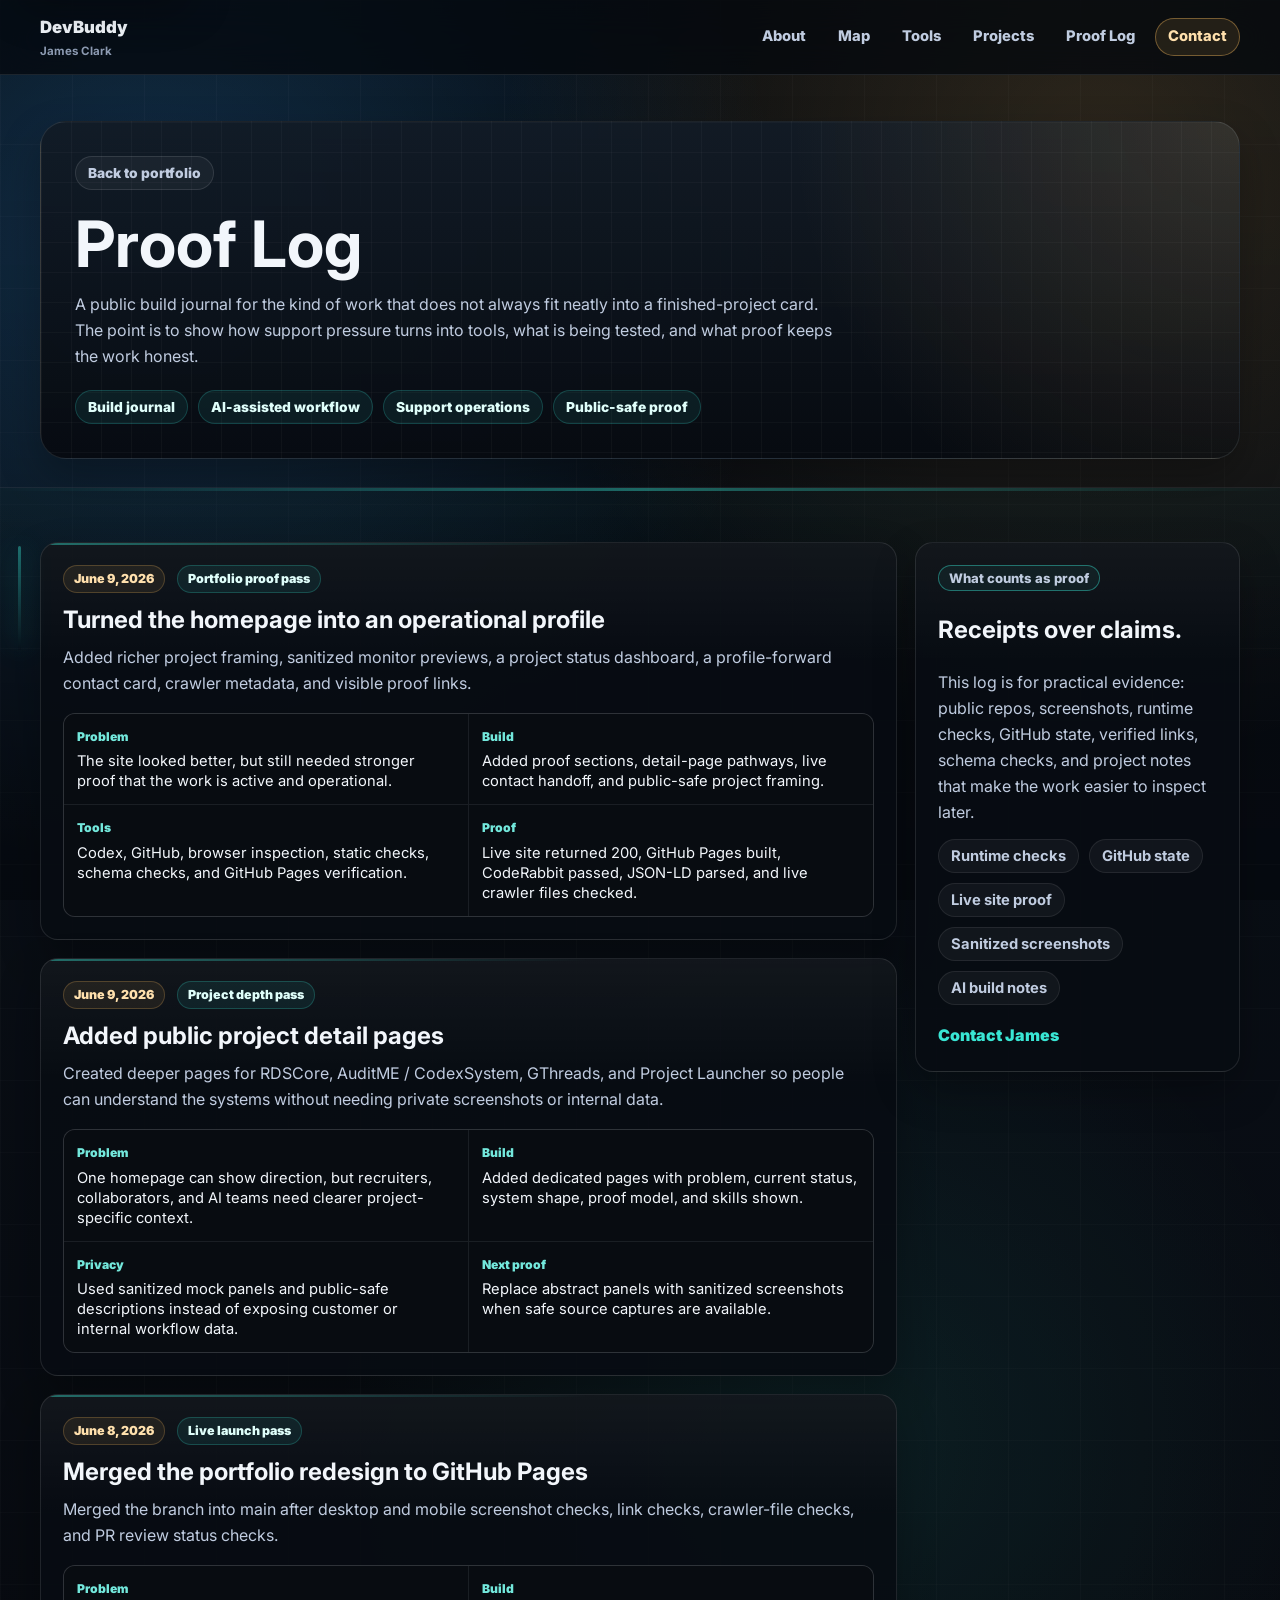
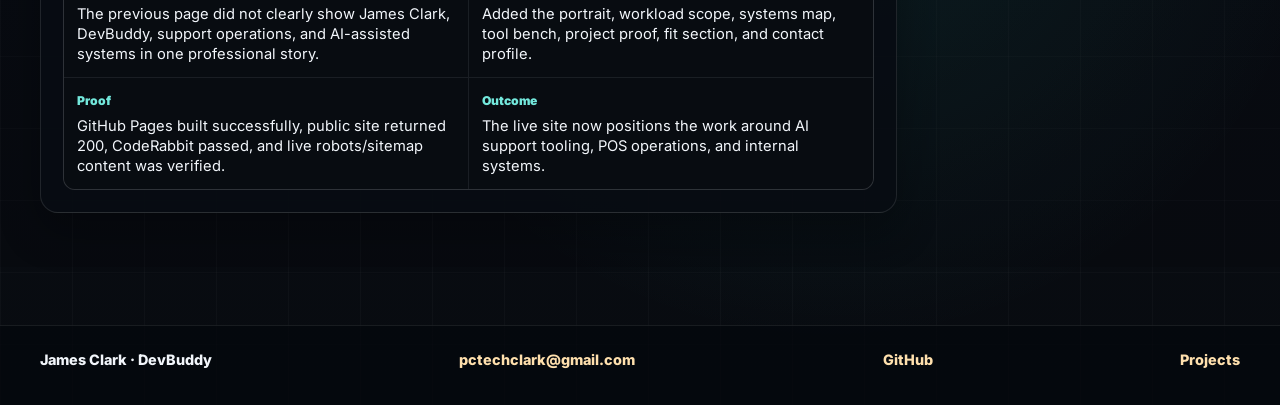
==== commit 9ef8ff8c: "Enable global spotlight cursor glow script and implement localStorage layout/tab state retention" ====
--- a/proof-log.html
+++ b/proof-log.html
@@ -18,6 +18,7 @@
   <link rel="preconnect" href="https://fonts.gstatic.com" crossorigin>
   <link href="https://fonts.googleapis.com/css2?family=Inter:wght@400;500;600;700;800&display=swap" rel="stylesheet">
   <link rel="stylesheet" href="style.css" />
+  <script src="assets/spotlight.js" defer></script>
   <script type="application/ld+json">
   {
     "@context": "https://schema.org",
--- a/style.css
+++ b/style.css
@@ -582,7 +582,7 @@
 }
 
 #about {
-  --section-index: "01";
+  --section-index: "02";
   --section-line: rgba(57, 230, 212, 0.42);
   --section-wash: rgba(57, 230, 212, 0.035);
   --section-label-color: #74efe5;
@@ -590,15 +590,23 @@
 }
 
 #scope {
-  --section-index: "02";
+  --section-index: "03";
   --section-line: rgba(255, 191, 95, 0.5);
   --section-wash: rgba(255, 191, 95, 0.04);
   --section-label-color: #ffcf7d;
   --section-label-bg: rgba(255, 191, 95, 0.08);
 }
 
+#featured-build {
+  --section-index: "01";
+  --section-line: rgba(255, 191, 95, 0.52);
+  --section-wash: rgba(255, 191, 95, 0.045);
+  --section-label-color: #ffcf7d;
+  --section-label-bg: rgba(255, 191, 95, 0.08);
+}
+
 #systems-map {
-  --section-index: "03";
+  --section-index: "04";
   --section-line: rgba(255, 107, 107, 0.48);
   --section-wash: rgba(255, 107, 107, 0.032);
   --section-label-color: #ffb3b3;
@@ -606,7 +614,7 @@
 }
 
 #tools {
-  --section-index: "04";
+  --section-index: "05";
   --section-line: rgba(99, 230, 169, 0.48);
   --section-wash: rgba(99, 230, 169, 0.035);
   --section-label-color: #89efbd;
@@ -614,7 +622,7 @@
 }
 
 #arsenal {
-  --section-index: "05";
+  --section-index: "06";
   --section-line: rgba(56, 164, 255, 0.5);
   --section-wash: rgba(56, 164, 255, 0.04);
   --section-label-color: #8fc8ff;
@@ -622,7 +630,7 @@
 }
 
 #projects {
-  --section-index: "06";
+  --section-index: "07";
   --section-line: rgba(255, 191, 95, 0.48);
   --section-wash: rgba(255, 191, 95, 0.035);
   --section-label-color: #ffcf7d;
@@ -630,7 +638,7 @@
 }
 
 #fit {
-  --section-index: "07";
+  --section-index: "08";
   --section-line: rgba(99, 230, 169, 0.48);
   --section-wash: rgba(99, 230, 169, 0.036);
   --section-label-color: #89efbd;
@@ -638,7 +646,7 @@
 }
 
 #principles {
-  --section-index: "08";
+  --section-index: "09";
   --section-line: rgba(57, 230, 212, 0.44);
   --section-wash: rgba(57, 230, 212, 0.03);
   --section-label-color: #74efe5;
@@ -646,11 +654,19 @@
 }
 
 #contact {
-  --section-index: "09";
+  --section-index: "11";
   --section-line: rgba(255, 191, 95, 0.54);
   --section-wash: rgba(255, 191, 95, 0.04);
   --section-label-color: #ffcf7d;
   --section-label-bg: rgba(255, 191, 95, 0.08);
+}
+
+#field-notes {
+  --section-index: "10";
+  --section-line: rgba(153, 131, 255, 0.48);
+  --section-wash: rgba(153, 131, 255, 0.035);
+  --section-label-color: #c7bdff;
+  --section-label-bg: rgba(153, 131, 255, 0.08);
 }
 
 .section > .container {
@@ -1334,7 +1350,7 @@
 }
 
 .workflow-grid {
-  grid-template-columns: repeat(3, minmax(0, 1fr));
+  grid-template-columns: repeat(4, minmax(0, 1fr));
   margin-bottom: 18px;
 }
 
@@ -1353,6 +1369,10 @@
 
 .workflow-card:nth-child(3) {
   border-color: rgba(99, 230, 169, 0.2);
+}
+
+.workflow-card:nth-child(4) {
+  border-color: rgba(255, 93, 107, 0.22);
 }
 
 .tool-cloud-panel {
@@ -1391,6 +1411,97 @@
   border-color: rgba(57, 230, 212, 0.18);
 }
 
+.flagship-build {
+  display: grid;
+  grid-template-columns: minmax(0, 0.84fr) minmax(0, 1.16fr);
+  gap: 18px;
+  align-items: stretch;
+  overflow: hidden;
+  padding: 24px;
+  border: 1px solid rgba(255, 191, 95, 0.24);
+  border-radius: var(--radius-lg);
+  background:
+    radial-gradient(circle at top right, rgba(255, 191, 95, 0.14), transparent 34%),
+    linear-gradient(180deg, rgba(20, 28, 38, 0.96), rgba(8, 12, 18, 0.98));
+  box-shadow: var(--shadow-tight);
+}
+
+.flagship-copy h3 {
+  max-width: 14ch;
+  margin: 16px 0 12px;
+  font-size: clamp(2rem, 4vw, 3.6rem);
+  line-height: 0.98;
+}
+
+.flagship-copy p {
+  margin: 0;
+  color: var(--text-soft);
+  font-size: 1rem;
+  line-height: 1.58;
+}
+
+.flagship-proof-list {
+  display: grid;
+  gap: 1px;
+  overflow: hidden;
+  margin: 18px 0;
+  border: 1px solid rgba(255, 191, 95, 0.18);
+  border-radius: var(--radius-md);
+  background: rgba(255, 191, 95, 0.14);
+}
+
+.flagship-proof-list div {
+  padding: 14px;
+  background: rgba(5, 9, 14, 0.86);
+}
+
+.flagship-proof-list span,
+.flagship-proof-list strong {
+  display: block;
+}
+
+.flagship-proof-list span {
+  color: #ffcf7d;
+  font-size: 0.76rem;
+  font-weight: 900;
+  text-transform: uppercase;
+}
+
+.flagship-proof-list strong {
+  margin-top: 5px;
+  color: var(--text);
+  font-size: 0.92rem;
+  line-height: 1.34;
+}
+
+.flagship-media {
+  display: grid;
+  gap: 12px;
+  align-content: start;
+}
+
+.flagship-media figure {
+  overflow: hidden;
+  margin: 0;
+  border: 1px solid rgba(255, 255, 255, 0.12);
+  border-radius: var(--radius-md);
+  background: rgba(3, 7, 12, 0.82);
+}
+
+.flagship-media img {
+  display: block;
+  width: 100%;
+  height: auto;
+}
+
+.flagship-media figcaption {
+  padding: 10px 12px;
+  border-top: 1px solid rgba(255, 255, 255, 0.08);
+  color: var(--text-soft);
+  font-size: 0.86rem;
+  font-weight: 850;
+}
+
 .project-card {
   position: relative;
   overflow: hidden;
@@ -1417,159 +1528,10 @@
   box-shadow: var(--shadow);
 }
 
-.project-status-dashboard {
-  display: grid;
-  grid-template-columns: repeat(7, minmax(0, 1fr));
-  gap: 10px;
-  margin-bottom: 18px;
-}
-
-.status-tile {
-  position: relative;
-  overflow: hidden;
-  min-height: 168px;
-  padding: 15px;
-  border: 1px solid rgba(255, 255, 255, 0.1);
-  border-radius: var(--radius-md);
-  background:
-    linear-gradient(180deg, rgba(255, 255, 255, 0.052), transparent 92px),
-    rgba(7, 12, 18, 0.9);
-  box-shadow: var(--shadow-tight);
-}
-
-.status-tile::before {
-  content: "";
-  position: absolute;
-  inset: 0 0 auto;
-  height: 2px;
-  pointer-events: none;
-  background: linear-gradient(90deg, var(--section-line), transparent 70%);
-}
-
-.status-tile span,
-.status-tile strong,
-.status-tile p {
-  position: relative;
-  display: block;
-}
-
-.status-tile span {
-  color: #78eee5;
-  font-size: 0.75rem;
-  font-weight: 900;
-}
-
-.status-tile strong {
-  margin-top: 10px;
-  color: var(--text);
-  font-size: 0.98rem;
-  line-height: 1.18;
-}
-
-.status-tile p {
-  margin: 9px 0 0;
-  color: var(--text-soft);
-  font-size: 0.82rem;
-  line-height: 1.42;
-}
-
-.status-public {
-  border-color: rgba(57, 230, 212, 0.24);
-}
-
-.status-private {
-  border-color: rgba(56, 164, 255, 0.22);
-}
-
-.status-production {
-  border-color: rgba(99, 230, 169, 0.24);
-}
-
-.status-progress {
-  border-color: rgba(255, 191, 95, 0.26);
-}
-
-.status-ai {
-  border-color: rgba(153, 131, 255, 0.26);
-}
-
-.status-workspace {
-  border-color: rgba(255, 107, 107, 0.24);
-}
-
-.status-pos {
-  border-color: rgba(255, 158, 96, 0.26);
-}
-
-.project-proof-board {
-  display: grid;
-  grid-template-columns: repeat(4, minmax(0, 1fr));
-  gap: 14px;
-  margin-bottom: 18px;
-}
-
-.project-proof-board article {
-  position: relative;
-  overflow: hidden;
-  min-height: 188px;
-  padding: 20px;
-  border: 1px solid rgba(255, 255, 255, 0.1);
-  border-radius: var(--radius-lg);
-  background:
-    linear-gradient(180deg, rgba(18, 26, 36, 0.94), rgba(8, 12, 18, 0.96));
-  box-shadow: var(--shadow-tight);
-}
-
-.project-proof-board article::before {
-  content: "";
-  position: absolute;
-  inset: 0 0 auto;
-  height: 2px;
-  pointer-events: none;
-  background: linear-gradient(90deg, var(--section-line), transparent 66%);
-}
-
-.project-proof-board article:nth-child(1) {
-  border-color: rgba(255, 191, 95, 0.28);
-}
-
-.project-proof-board article:nth-child(2) {
-  border-color: rgba(57, 230, 212, 0.22);
-}
-
-.project-proof-board article:nth-child(3) {
-  border-color: rgba(56, 164, 255, 0.22);
-}
-
-.project-proof-board article:nth-child(4) {
-  border-color: rgba(99, 230, 169, 0.22);
-}
-
-.project-proof-board span,
-.project-proof-board strong,
-.project-proof-board p {
-  display: block;
-}
-
-.project-proof-board span,
 .evidence-row span {
   color: #73e8dc;
   font-size: 0.78rem;
   font-weight: 900;
-}
-
-.project-proof-board strong {
-  margin-top: 10px;
-  color: var(--text);
-  font-size: 1.08rem;
-  line-height: 1.18;
-}
-
-.project-proof-board p {
-  margin: 10px 0 0;
-  color: var(--text-soft);
-  font-size: 0.92rem;
-  line-height: 1.5;
 }
 
 .detail-link-band {
@@ -1713,13 +1675,6 @@
   line-height: 1.38;
 }
 
-.preview-wall {
-  display: grid;
-  grid-template-columns: repeat(4, minmax(0, 1fr));
-  gap: 14px;
-  margin: 18px 0;
-}
-
 .preview-frame {
   position: relative;
   overflow: hidden;
@@ -2177,6 +2132,62 @@
   line-height: 1.5;
 }
 
+.field-notes-panel {
+  display: grid;
+  grid-template-columns: minmax(0, 0.8fr) minmax(0, 1fr);
+  gap: 18px;
+  align-items: start;
+  padding: 24px;
+  border: 1px solid rgba(153, 131, 255, 0.24);
+  border-radius: var(--radius-lg);
+  background:
+    radial-gradient(circle at top right, rgba(153, 131, 255, 0.12), transparent 34%),
+    linear-gradient(180deg, rgba(19, 22, 36, 0.95), rgba(8, 12, 18, 0.98));
+  box-shadow: var(--shadow-tight);
+}
+
+.field-notes-panel h2 {
+  margin: 12px 0;
+  font-size: clamp(2rem, 4vw, 3.25rem);
+  line-height: 1;
+}
+
+.field-notes-panel p {
+  margin: 0;
+  color: var(--text-soft);
+  line-height: 1.58;
+}
+
+.field-note-slots {
+  display: grid;
+  gap: 10px;
+}
+
+.field-note-slots article {
+  padding: 16px;
+  border: 1px solid rgba(255, 255, 255, 0.1);
+  border-radius: var(--radius-md);
+  background: rgba(5, 9, 14, 0.72);
+}
+
+.field-note-slots span,
+.field-note-slots strong {
+  display: block;
+}
+
+.field-note-slots span {
+  color: #c7bdff;
+  font-size: 0.78rem;
+  font-weight: 900;
+  text-transform: uppercase;
+}
+
+.field-note-slots strong {
+  margin-top: 6px;
+  color: var(--text);
+  line-height: 1.34;
+}
+
 .now-building-panel {
   display: grid;
   grid-template-columns: minmax(230px, 0.42fr) minmax(0, 1fr);
@@ -2515,6 +2526,62 @@
 .proof-entry p + p,
 .asset-card p + p {
   margin-top: 12px;
+}
+
+.detail-proof-section {
+  padding-bottom: 0;
+}
+
+.detail-section-kicker {
+  margin-bottom: 10px;
+  color: var(--accent);
+  font-size: 0.78rem;
+  font-weight: 900;
+  letter-spacing: 0.08em;
+  text-transform: uppercase;
+}
+
+.live-proof-card {
+  overflow: hidden;
+}
+
+.live-proof-stack {
+  display: grid;
+  gap: 18px;
+  margin-top: 20px;
+}
+
+.live-proof-shot {
+  overflow: hidden;
+  margin: 0;
+  border: 1px solid rgba(255, 255, 255, 0.12);
+  border-radius: var(--radius-md);
+  background: rgba(3, 7, 12, 0.82);
+}
+
+.live-proof-shot img {
+  display: block;
+  width: 100%;
+  height: auto;
+  background: #05090e;
+}
+
+.live-proof-shot figcaption {
+  display: grid;
+  gap: 6px;
+  padding: 14px 16px 16px;
+  border-top: 1px solid rgba(255, 255, 255, 0.08);
+}
+
+.live-proof-shot strong {
+  color: var(--text);
+  line-height: 1.16;
+}
+
+.live-proof-shot span {
+  color: var(--text-soft);
+  font-size: 0.92rem;
+  line-height: 1.42;
 }
 
 .detail-list {
@@ -2667,9 +2734,7 @@
   .driver-grid,
   .workload-grid,
   .workflow-grid,
-  .project-status-dashboard,
-  .project-proof-board,
-  .preview-wall,
+  .flagship-build,
   .systems-map-board,
   .fit-grid,
   .asset-grid,
@@ -2705,9 +2770,8 @@
   .compact-project-grid,
   .capability-board,
   .capability-grid,
-  .project-status-dashboard,
-  .project-proof-board,
-  .preview-wall,
+  .flagship-build,
+  .field-notes-panel,
   .case-study-grid,
   .case-study-steps,
   .systems-map-board,
@@ -2903,6 +2967,627 @@
   .button {
     width: 100%;
   }
+
+  /* Systems Map Mobile Timelines Collapse */
+  .systems-map-board {
+    grid-template-columns: 1fr !important;
+    padding: 16px !important;
+  }
+  .systems-map-board::before {
+    display: none !important;
+  }
+  .map-stage {
+    min-height: auto !important;
+    padding-left: 74px !important;
+  }
+  .map-stage span {
+    position: absolute;
+    left: 16px;
+    top: 18px;
+    width: 40px;
+    height: 40px;
+  }
+  .map-stage h3 {
+    margin-top: 0 !important;
+  }
+  .map-stage::after {
+    top: 18px !important;
+    right: 18px !important;
+  }
+}
+
+/* Premium Enhancements: Glassmorphism, Filters, Pulsing Dots */
+
+/* Glassmorphism */
+.project-card,
+.case-study-card,
+.driver-card,
+.workflow-card,
+.tool-cloud-panel,
+.now-building-panel,
+.capability-board,
+.scope-intro,
+.scope-metrics {
+  backdrop-filter: blur(14px);
+  -webkit-backdrop-filter: blur(14px);
+}
+
+/* Card Hover Elevate & Accent Glow */
+.project-card,
+.case-study-card,
+.driver-card,
+.workflow-card,
+.detail-link-grid a {
+  transition: transform 0.3s cubic-bezier(0.16, 1, 0.3, 1), border-color 0.3s ease, box-shadow 0.3s ease, opacity 0.35s ease;
+}
+
+.project-card:hover,
+.case-study-card:hover {
+  transform: translateY(-4px) !important;
+  box-shadow: 0 24px 48px rgba(0, 0, 0, 0.45) !important;
+}
+
+/* Project Filters */
+.project-filters-wrap {
+  display: flex;
+  justify-content: center;
+  margin: 0 auto 32px;
+}
+
+.project-filters {
+  display: flex;
+  flex-wrap: wrap;
+  gap: 8px;
+  padding: 6px;
+  border-radius: 999px;
+  background: rgba(15, 21, 31, 0.6);
+  border: 1px solid var(--line);
+}
+
+.filter-btn {
+  min-height: 38px;
+  padding: 0 18px;
+  border-radius: 999px;
+  border: 1px solid transparent;
+  color: var(--text-soft);
+  background: transparent;
+  font-size: 0.9rem;
+  font-weight: 800;
+  cursor: pointer;
+  transition: color 0.18s ease, background 0.18s ease, border-color 0.18s ease;
+}
+
+.filter-btn:hover {
+  color: var(--text);
+  background: rgba(255, 255, 255, 0.05);
+}
+
+.filter-btn.active {
+  color: #061017;
+  background: var(--cyan);
+  font-weight: 900;
+  box-shadow: 0 8px 20px rgba(57, 230, 212, 0.25);
+}
+
+/* Fade animation for project cards */
+.project-card.fade-out,
+.case-study-card.fade-out {
+  opacity: 0;
+  transform: scale(0.94) translateY(10px);
+  pointer-events: none;
+}
+
+.project-card.is-hidden,
+.case-study-card.is-hidden {
+  display: none !important;
+}
+
+/* Pulsing Status Indicators */
+.pulse-dot {
+  display: inline-block;
+  width: 9px;
+  height: 9px;
+  border-radius: 50%;
+  margin-right: 8px;
+  vertical-align: middle;
+}
+
+@keyframes pulse-green {
+  0% { box-shadow: 0 0 0 0 rgba(99, 230, 169, 0.7); }
+  70% { box-shadow: 0 0 0 8px rgba(99, 230, 169, 0); }
+  100% { box-shadow: 0 0 0 0 rgba(99, 230, 169, 0); }
+}
+
+@keyframes pulse-amber {
+  0% { box-shadow: 0 0 0 0 rgba(255, 191, 95, 0.7); }
+  70% { box-shadow: 0 0 0 8px rgba(255, 191, 95, 0); }
+  100% { box-shadow: 0 0 0 0 rgba(255, 191, 95, 0); }
+}
+
+@keyframes pulse-blue {
+  0% { box-shadow: 0 0 0 0 rgba(56, 164, 255, 0.7); }
+  70% { box-shadow: 0 0 0 8px rgba(56, 164, 255, 0); }
+  100% { box-shadow: 0 0 0 0 rgba(56, 164, 255, 0); }
+}
+
+.pulse-dot.green {
+  background: var(--green);
+  animation: pulse-green 2s infinite;
+}
+
+.pulse-dot.amber {
+  background: var(--amber);
+  animation: pulse-amber 2s infinite;
+}
+
+.pulse-dot.blue {
+  background: var(--blue);
+  animation: pulse-blue 2s infinite;
+}
+
+/* Tool Belt Hover Magnification & Glow */
+.tool-cloud span {
+  transition: transform 0.22s cubic-bezier(0.16, 1, 0.3, 1), border-color 0.22s, background 0.22s, color 0.22s;
+  cursor: default;
+}
+
+.tool-cloud span:hover {
+  transform: scale(1.06) translateY(-1px);
+  color: #fff;
+  background: rgba(57, 230, 212, 0.16) !important;
+  border-color: rgba(57, 230, 212, 0.5) !important;
+  box-shadow: 0 6px 14px rgba(57, 230, 212, 0.15);
+}
+
+/* Premium Navigation Polish: Search, Scroll-Spy, Back-to-Top, Stepper Ribbons */
+
+/* Scroll-Spy Active Nav Highlighting */
+.nav a.active-link {
+  color: var(--text) !important;
+  background: rgba(57, 230, 212, 0.08) !important;
+  border: 1px solid rgba(57, 230, 212, 0.3) !important;
+  box-shadow: 0 0 12px rgba(57, 230, 212, 0.1);
+}
+
+/* Project Search Bar */
+.project-filters-wrap {
+  display: flex;
+  flex-wrap: wrap;
+  align-items: center;
+  justify-content: space-between;
+  gap: 16px;
+  margin: 0 auto 32px;
+  max-width: var(--max-width);
+}
+
+.project-search {
+  position: relative;
+  flex: 0 1 300px;
+  width: 100%;
+}
+
+.project-search input {
+  width: 100%;
+  min-height: 40px;
+  padding: 0 16px;
+  border-radius: 999px;
+  border: 1px solid var(--line);
+  background: rgba(15, 21, 31, 0.6);
+  color: var(--text);
+  font-size: 0.9rem;
+  font-family: inherit;
+  transition: border-color 0.22s, box-shadow 0.22s;
+}
+
+.project-search input:focus {
+  outline: none;
+  border-color: var(--cyan);
+  box-shadow: 0 0 12px rgba(57, 230, 212, 0.25);
+}
+
+/* Back to Top Button */
+.back-to-top {
+  position: fixed;
+  right: 24px;
+  bottom: 24px;
+  z-index: 40;
+  display: flex;
+  align-items: center;
+  justify-content: center;
+  width: 44px;
+  height: 44px;
+  border-radius: 50%;
+  border: 1px solid var(--line);
+  background: rgba(15, 21, 31, 0.82);
+  backdrop-filter: blur(12px);
+  color: var(--cyan);
+  font-size: 1.1rem;
+  cursor: pointer;
+  opacity: 0;
+  visibility: hidden;
+  transform: translateY(10px);
+  transition: opacity 0.3s ease, transform 0.3s ease, visibility 0.3s ease, background 0.3s, border-color 0.3s;
+  box-shadow: var(--shadow-tight);
+}
+
+.back-to-top.show {
+  opacity: 1;
+  visibility: visible;
+  transform: translateY(0);
+}
+
+.back-to-top:hover {
+  background: rgba(57, 230, 212, 0.1);
+  border-color: var(--cyan);
+  color: var(--text);
+  box-shadow: 0 0 16px rgba(57, 230, 212, 0.35);
+}
+
+/* Stepper Ribbons on Detail Pages */
+.project-nav-ribbon {
+  display: flex;
+  align-items: center;
+  justify-content: space-between;
+  gap: 18px;
+  margin-top: 48px;
+  border-top: 1px solid var(--line);
+  padding-top: 32px;
+  margin-bottom: 24px;
+}
+
+.project-nav-link {
+  display: flex;
+  flex-direction: column;
+  flex: 1;
+  padding: 16px;
+  border-radius: var(--radius-md);
+  border: 1px solid var(--line);
+  background: rgba(15, 21, 31, 0.6);
+  transition: transform 0.22s cubic-bezier(0.16, 1, 0.3, 1), border-color 0.22s, background 0.22s;
+}
+
+.project-nav-link.next-link {
+  text-align: right;
+  align-items: flex-end;
+}
+
+.project-nav-link.prev-link {
+  text-align: left;
+  align-items: flex-start;
+}
+
+.project-nav-link:hover {
+  border-color: rgba(255, 191, 95, 0.34);
+  background: rgba(255, 191, 95, 0.04);
+  transform: translateY(-2px);
+}
+
+.project-nav-link span {
+  font-size: 0.76rem;
+  font-weight: 800;
+  color: var(--text-muted);
+  text-transform: uppercase;
+}
+
+.project-nav-link strong {
+  font-size: 1.05rem;
+  font-weight: 900;
+  color: var(--text);
+  margin-top: 4px;
+}
+
+@media (max-width: 720px) {
+  .project-filters-wrap {
+    flex-direction: column;
+    align-items: stretch;
+    gap: 12px;
+  }
+  .project-search {
+    flex: 1 1 auto;
+  }
+}
+
+@media (max-width: 600px) {
+  .project-nav-ribbon {
+    flex-direction: column;
+    align-items: stretch;
+  }
+}
+
+/* View Mode Selector in Header */
+.mode-toggle-btn {
+  display: inline-flex;
+  align-items: center;
+  gap: 8px;
+  min-height: 38px;
+  background: rgba(15, 21, 31, 0.65);
+  border: 1px solid rgba(57, 230, 212, 0.28);
+  padding: 0 14px;
+  border-radius: 999px;
+  color: var(--cyan);
+  font-family: inherit;
+  font-size: 0.86rem;
+  font-weight: 800;
+  cursor: pointer;
+  transition: all 0.22s ease;
+  box-shadow: 0 0 10px rgba(57, 230, 212, 0.08);
+  backdrop-filter: blur(8px);
+}
+
+.mode-toggle-btn:hover {
+  border-color: var(--cyan);
+  box-shadow: 0 0 16px rgba(57, 230, 212, 0.32);
+  transform: translateY(-1px);
+}
+
+.mode-toggle-btn.scroll-active {
+  border-color: rgba(255, 191, 95, 0.28);
+  color: var(--amber);
+  box-shadow: 0 0 10px rgba(255, 191, 95, 0.08);
+}
+
+.mode-toggle-btn.scroll-active:hover {
+  border-color: var(--amber);
+  box-shadow: 0 0 16px rgba(255, 191, 95, 0.32);
+}
+
+/* Dashboard Tab Navigation Bar */
+.dashboard-tabs {
+  position: sticky;
+  top: 74px; /* site-header height */
+  z-index: 30;
+  background: rgba(7, 11, 16, 0.85);
+  backdrop-filter: blur(16px);
+  border-bottom: 1px solid var(--line);
+  padding: 12px 0;
+  display: none;
+  opacity: 0;
+  transform: translateY(-5px);
+  transition: opacity 0.3s ease, transform 0.3s ease;
+}
+
+body.dashboard-mode .dashboard-tabs {
+  display: block;
+  opacity: 1;
+  transform: translateY(0);
+}
+
+.tabs-container {
+  display: flex;
+  justify-content: center;
+  gap: 12px;
+  max-width: var(--max-width);
+  margin: 0 auto;
+  padding: 0 16px;
+  overflow-x: auto;
+  scrollbar-width: none; /* Hide scrollbar for Firefox */
+}
+
+.tabs-container::-webkit-scrollbar {
+  display: none; /* Hide scrollbar for Chrome/Safari */
+}
+
+.tab-btn {
+  background: rgba(15, 21, 31, 0.6);
+  border: 1px solid var(--line);
+  padding: 8px 18px;
+  border-radius: var(--radius-md);
+  color: var(--text-muted);
+  font-family: inherit;
+  font-size: 0.9rem;
+  font-weight: 700;
+  cursor: pointer;
+  white-space: nowrap;
+  transition: all 0.22s ease;
+}
+
+.tab-btn:hover {
+  color: var(--text);
+  border-color: rgba(57, 230, 212, 0.4);
+  background: rgba(57, 230, 212, 0.02);
+}
+
+.tab-btn.active {
+  color: var(--cyan);
+  border-color: var(--cyan);
+  background: rgba(57, 230, 212, 0.08);
+  box-shadow: 0 0 14px rgba(57, 230, 212, 0.18);
+}
+
+/* Section Show/Hide logic for Dashboard Mode */
+body.dashboard-mode main > section {
+  display: none !important; /* Hide sections in main by default */
+}
+
+/* Show only sections belonging to the active tab */
+body.dashboard-mode.tab-profile main > section.hero,
+body.dashboard-mode.tab-profile main > section.profile-signal-section,
+body.dashboard-mode.tab-profile main > section#about,
+body.dashboard-mode.tab-profile main > section#scope {
+  display: block !important;
+  animation: fadeInSlide 0.35s cubic-bezier(0.16, 1, 0.3, 1) forwards;
+}
+
+body.dashboard-mode.tab-systems main > section#systems-map,
+body.dashboard-mode.tab-systems main > section#tools,
+body.dashboard-mode.tab-systems main > section#arsenal {
+  display: block !important;
+  animation: fadeInSlide 0.35s cubic-bezier(0.16, 1, 0.3, 1) forwards;
+}
+
+body.dashboard-mode.tab-work main > section#featured-build,
+body.dashboard-mode.tab-work main > section#projects,
+body.dashboard-mode.tab-work main > section#principles {
+  display: block !important;
+  animation: fadeInSlide 0.35s cubic-bezier(0.16, 1, 0.3, 1) forwards;
+}
+
+body.dashboard-mode.tab-lessons main > section#field-notes,
+body.dashboard-mode.tab-lessons main > section#fit,
+body.dashboard-mode.tab-lessons main > section#contact {
+  display: block !important;
+  animation: fadeInSlide 0.35s cubic-bezier(0.16, 1, 0.3, 1) forwards;
+}
+
+@keyframes fadeInSlide {
+  from {
+    opacity: 0;
+    transform: translateY(12px);
+  }
+  to {
+    opacity: 1;
+    transform: translateY(0);
+  }
+}
+
+@media (max-width: 900px) {
+  .mode-toggle-btn {
+    width: 100%;
+    margin-bottom: 8px;
+    justify-content: center;
+  }
+}
+
+/* Visual de-duplication: Custom SVG Avatars */
+.avatar-emblem {
+  position: relative;
+  width: 82px;
+  height: 82px;
+  flex: 0 0 auto;
+  border-radius: 18px;
+  box-shadow: rgba(0, 0, 0, 0.32) 0px 18px 34px, 0 0 16px rgba(57, 230, 212, 0.18);
+  background: rgba(15, 21, 31, 0.6);
+  border: 1px solid rgba(57, 230, 212, 0.25);
+  overflow: visible;
+  transition: transform 0.22s, border-color 0.22s, box-shadow 0.22s;
+}
+
+.avatar-emblem:hover {
+  transform: translateY(-2px) scale(1.02);
+  border-color: var(--cyan);
+  box-shadow: rgba(0, 0, 0, 0.45) 0px 22px 40px, 0 0 24px rgba(57, 230, 212, 0.35);
+}
+
+.emblem-svg {
+  width: 100%;
+  height: 100%;
+  display: block;
+}
+
+.contact-avatar-emblem {
+  position: relative;
+  width: 66px;
+  height: 66px;
+  flex: 0 0 auto;
+  border-radius: 16px;
+  box-shadow: rgba(0, 0, 0, 0.22) 0px 8px 20px, 0 0 12px rgba(255, 191, 95, 0.12);
+  background: rgba(15, 21, 31, 0.6);
+  border: 1px solid rgba(255, 191, 95, 0.22);
+  overflow: visible;
+  transition: transform 0.22s, border-color 0.22s, box-shadow 0.22s;
+}
+
+.contact-avatar-emblem:hover {
+  transform: scale(1.03);
+  border-color: var(--amber);
+  box-shadow: rgba(0, 0, 0, 0.3) 0px 12px 24px, 0 0 18px rgba(255, 191, 95, 0.25);
+}
+
+/* Radar Scan Animation */
+@keyframes scanRotate {
+  from {
+    transform: rotate(0deg);
+  }
+  to {
+    transform: rotate(360deg);
+  }
+}
+
+.scanning-circle {
+  transform-origin: center;
+  animation: scanRotate 8s linear infinite;
+}
+
+/* Tactile Spring Buttons */
+.tab-btn:active,
+.mode-toggle-btn:active,
+.filter-btn:active,
+.button:active {
+  transform: scale(0.96);
+  transition: transform 0.08s ease;
+}
+
+/* Custom Scrollbar Styles */
+::-webkit-scrollbar {
+  width: 10px;
+  height: 10px;
+}
+
+::-webkit-scrollbar-track {
+  background: #070b10;
+}
+
+::-webkit-scrollbar-thumb {
+  background: rgba(57, 230, 212, 0.2);
+  border-radius: 999px;
+  border: 2px solid #070b10;
+  transition: background 0.22s;
+}
+
+::-webkit-scrollbar-thumb:hover {
+  background: rgba(57, 230, 212, 0.45);
+}
+
+/* Systems Map Pulse Animation */
+@keyframes dotGlowPulse {
+  0% {
+    transform: scale(1);
+    opacity: 0.85;
+  }
+  50% {
+    transform: scale(1.3);
+    opacity: 1;
+    filter: brightness(1.2) drop-shadow(0 0 4px currentColor);
+  }
+  100% {
+    transform: scale(1);
+    opacity: 0.85;
+  }
+}
+
+.map-stage::after {
+  animation: dotGlowPulse 3s ease-in-out infinite;
+}
+
+/* Spotlight Cursor Glow */
+.spotlight-glow {
+  position: fixed;
+  top: 0;
+  left: 0;
+  width: 100vw;
+  height: 100vh;
+  pointer-events: none;
+  z-index: 1;
+  opacity: 0;
+  transition: opacity 0.4s ease;
+  background: radial-gradient(350px circle at var(--x, 0px) var(--y, 0px), rgba(57, 230, 212, 0.045), transparent 80%);
+  mix-blend-mode: screen;
+}
+
+body.has-spotlight .spotlight-glow {
+  opacity: 1;
+}
+
+/* Layer main content above spotlight */
+main, .site-header, .site-footer, .back-to-top, .dashboard-tabs {
+  position: relative;
+  z-index: 2;
+}
+
+@media (hover: none) {
+  .spotlight-glow {
+    display: none !important;
+  }
 }
 
 @media (prefers-reduced-motion: reduce) {
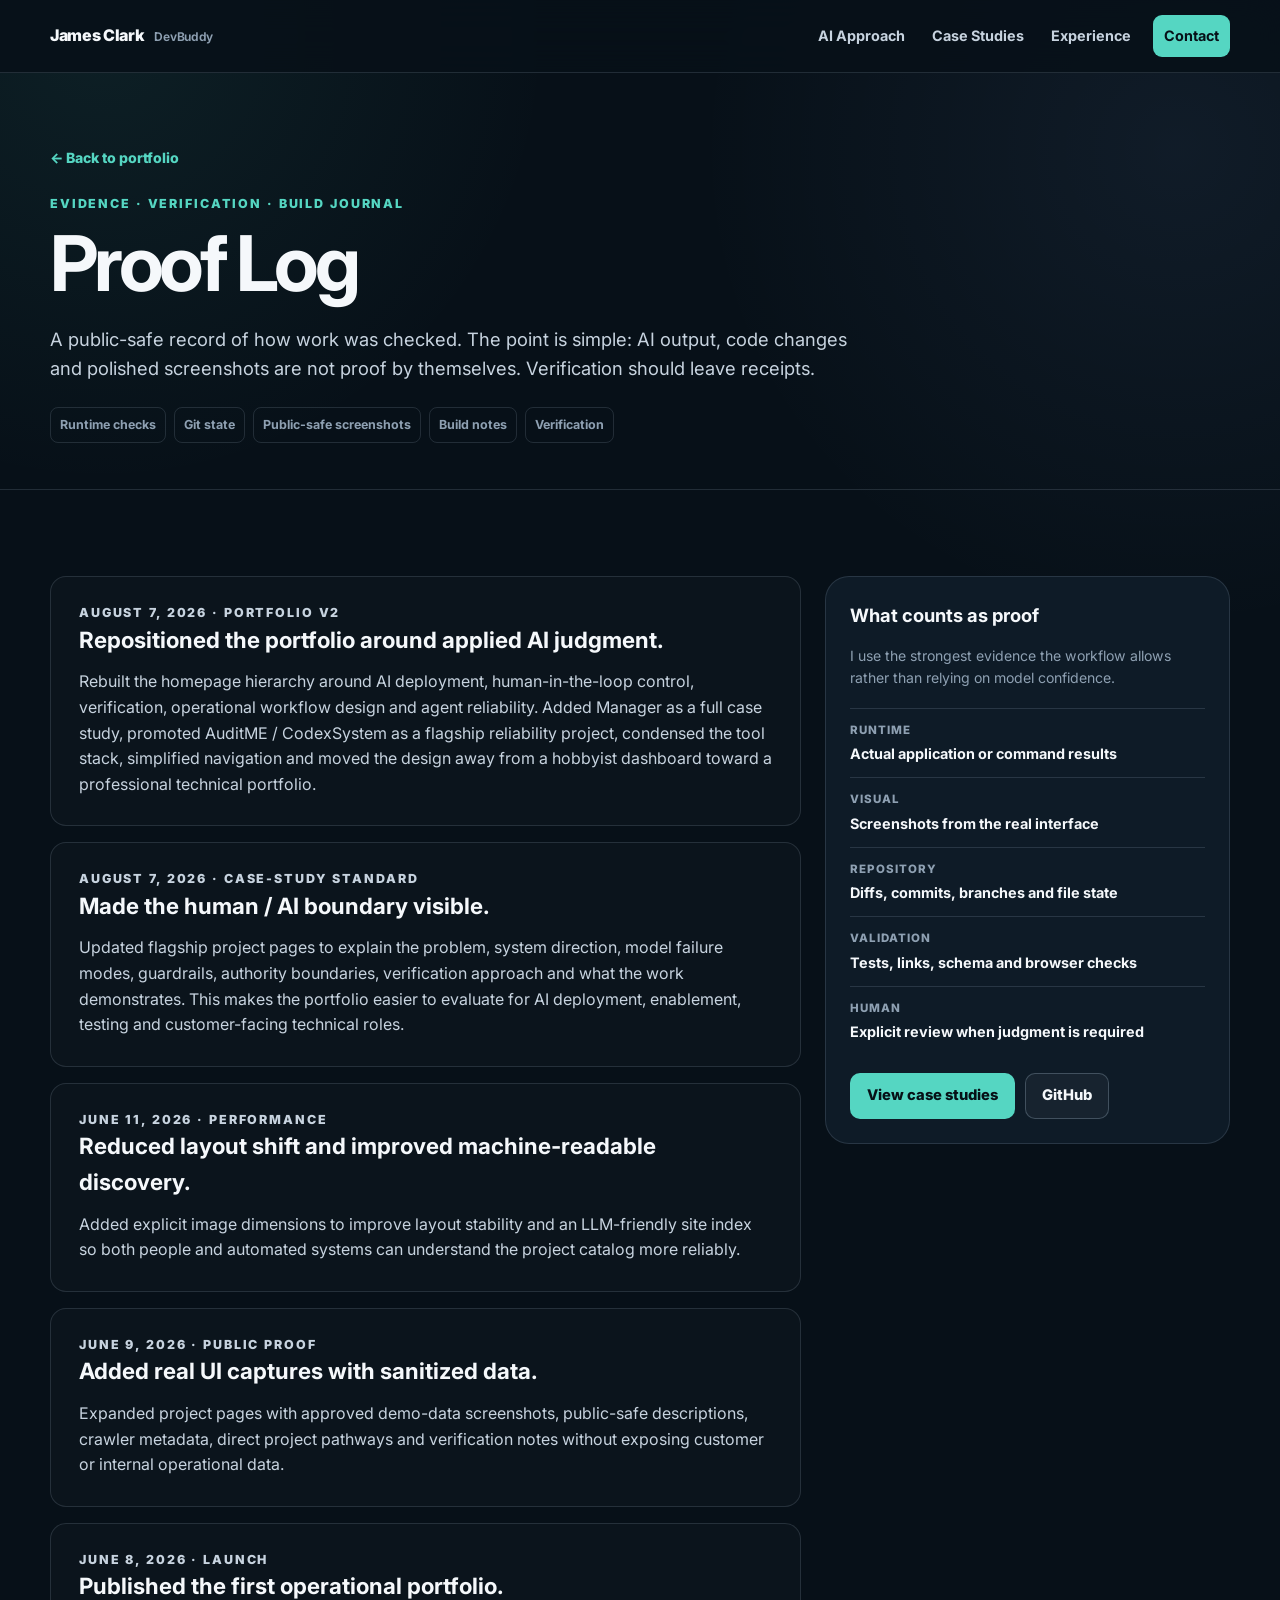
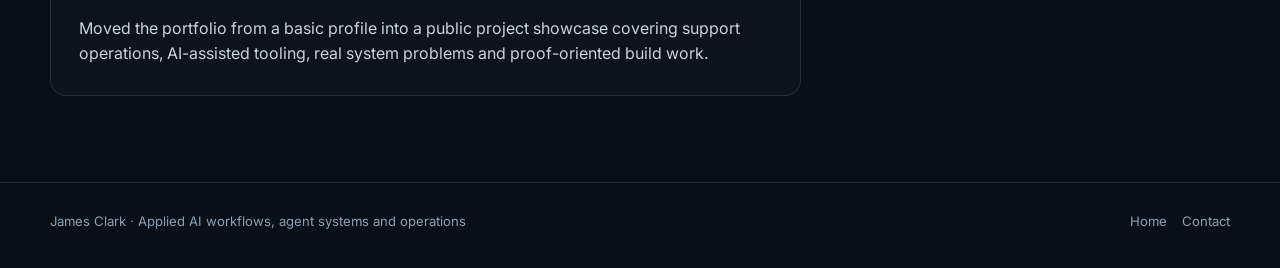
==== commit dc1e5d68: "Refresh proof log for portfolio V2" ====
--- a/proof-log.html
+++ b/proof-log.html
@@ -1,179 +1,12 @@
 <!DOCTYPE html>
-<html lang="en">
-<head>
-  <meta charset="UTF-8" />
-  <meta name="viewport" content="width=device-width, initial-scale=1.0" />
-  <title>Proof Log | James Clark DevBuddy</title>
-  <meta name="description" content="A public build journal for James Clark / DevBuddy showing AI-assisted support tooling, operational systems, proof checks, and project progress." />
-  <meta name="author" content="James Clark" />
-  <meta name="robots" content="index, follow" />
-  <link rel="canonical" href="https://sinisterj12.github.io/proof-log.html" />
-  <meta property="og:type" content="website" />
-  <meta property="og:title" content="Proof Log | James Clark DevBuddy" />
-  <meta property="og:description" content="Build journal for AI-assisted support tooling, POS operations systems, and proof-oriented project work." />
-  <meta property="og:url" content="https://sinisterj12.github.io/proof-log.html" />
-  <meta property="og:image" content="https://sinisterj12.github.io/assets/james-clark-brainstorming.jpg" />
-  <link rel="icon" type="image/jpeg" href="assets/james-clark-brainstorming.jpg" />
-  <link rel="preconnect" href="https://fonts.googleapis.com">
-  <link rel="preconnect" href="https://fonts.gstatic.com" crossorigin>
-  <link href="https://fonts.googleapis.com/css2?family=Inter:wght@400;500;600;700;800&display=swap" rel="stylesheet">
-  <link rel="stylesheet" href="style.css" />
-  <script src="assets/spotlight.js" defer></script>
-  <script type="application/ld+json">
-  {
-    "@context": "https://schema.org",
-    "@type": "CollectionPage",
-    "url": "https://sinisterj12.github.io/proof-log.html",
-    "name": "Proof Log - James Clark DevBuddy",
-    "dateModified": "2026-06-09",
-    "description": "Public build journal for James Clark's AI-assisted support tooling, proof checks, and operational systems work.",
-    "author": {
-      "@type": "Person",
-      "name": "James Clark",
-      "alternateName": "DevBuddy",
-      "url": "https://sinisterj12.github.io/"
-    }
-  }
-  </script>
-</head>
-<body>
-  <a class="skip-link" href="#top">Skip to main content</a>
-  <header class="site-header">
-    <div class="container nav-wrap">
-      <a class="brand" href="index.html#top">DevBuddy<span>James Clark</span></a>
-      <nav class="nav">
-        <a href="index.html#about">About</a>
-        <a href="index.html#systems-map">Map</a>
-        <a href="index.html#tools">Tools</a>
-        <a href="index.html#projects">Projects</a>
-        <a href="proof-log.html">Proof Log</a>
-        <a class="nav-cta" href="index.html#contact">Contact</a>
-      </nav>
-    </div>
-  </header>
-
-  <main id="top" class="detail-main">
-    <section class="detail-hero">
-      <div class="container">
-        <div class="detail-hero-panel">
-          <a class="crumb-link" href="index.html#projects">Back to portfolio</a>
-          <h1>Proof Log</h1>
-          <p>A public build journal for the kind of work that does not always fit neatly into a finished-project card. The point is to show how support pressure turns into tools, what is being tested, and what proof keeps the work honest.</p>
-          <div class="detail-meta-row">
-            <span>Build journal</span>
-            <span>AI-assisted workflow</span>
-            <span>Support operations</span>
-            <span>Public-safe proof</span>
-          </div>
-        </div>
-      </div>
-    </section>
-
-    <section class="section">
-      <div class="container proof-log-grid">
-        <div class="proof-feed">
-          <article class="proof-entry">
-            <time datetime="2026-06-09">June 9, 2026</time>
-            <span class="proof-type">Portfolio proof pass</span>
-            <h2>Turned the homepage into an operational profile</h2>
-            <p>Added richer project framing, sanitized monitor previews, a project status dashboard, a profile-forward contact card, crawler metadata, and visible proof links.</p>
-            <dl>
-              <div>
-                <dt>Problem</dt>
-                <dd>The site looked better, but still needed stronger proof that the work is active and operational.</dd>
-              </div>
-              <div>
-                <dt>Build</dt>
-                <dd>Added proof sections, detail-page pathways, live contact handoff, and public-safe project framing.</dd>
-              </div>
-              <div>
-                <dt>Tools</dt>
-                <dd>Codex, GitHub, browser inspection, static checks, schema checks, and GitHub Pages verification.</dd>
-              </div>
-              <div>
-                <dt>Proof</dt>
-                <dd>Live site returned 200, GitHub Pages built, CodeRabbit passed, JSON-LD parsed, and live crawler files checked.</dd>
-              </div>
-            </dl>
-          </article>
-
-          <article class="proof-entry">
-            <time datetime="2026-06-09">June 9, 2026</time>
-            <span class="proof-type">Project depth pass</span>
-            <h2>Added public project detail pages</h2>
-            <p>Created deeper pages for RDSCore, AuditME / CodexSystem, GThreads, and Project Launcher so people can understand the systems without needing private screenshots or internal data.</p>
-            <dl>
-              <div>
-                <dt>Problem</dt>
-                <dd>One homepage can show direction, but recruiters, collaborators, and AI teams need clearer project-specific context.</dd>
-              </div>
-              <div>
-                <dt>Build</dt>
-                <dd>Added dedicated pages with problem, current status, system shape, proof model, and skills shown.</dd>
-              </div>
-              <div>
-                <dt>Privacy</dt>
-                <dd>Used sanitized mock panels and public-safe descriptions instead of exposing customer or internal workflow data.</dd>
-              </div>
-              <div>
-                <dt>Next proof</dt>
-                <dd>Replace abstract panels with sanitized screenshots when safe source captures are available.</dd>
-              </div>
-            </dl>
-          </article>
-
-          <article class="proof-entry">
-            <time datetime="2026-06-08">June 8, 2026</time>
-            <span class="proof-type">Live launch pass</span>
-            <h2>Merged the portfolio redesign to GitHub Pages</h2>
-            <p>Merged the branch into main after desktop and mobile screenshot checks, link checks, crawler-file checks, and PR review status checks.</p>
-            <dl>
-              <div>
-                <dt>Problem</dt>
-                <dd>The previous page did not clearly show James Clark, DevBuddy, support operations, and AI-assisted systems in one professional story.</dd>
-              </div>
-              <div>
-                <dt>Build</dt>
-                <dd>Added the portrait, workload scope, systems map, tool bench, project proof, fit section, and contact profile.</dd>
-              </div>
-              <div>
-                <dt>Proof</dt>
-                <dd>GitHub Pages built successfully, public site returned 200, CodeRabbit passed, and live robots/sitemap content was verified.</dd>
-              </div>
-              <div>
-                <dt>Outcome</dt>
-                <dd>The live site now positions the work around AI support tooling, POS operations, and internal systems.</dd>
-              </div>
-            </dl>
-          </article>
-        </div>
-
-        <aside class="proof-sidebar">
-          <p class="section-label">What counts as proof</p>
-          <h2>Receipts over claims.</h2>
-          <p>This log is for practical evidence: public repos, screenshots, runtime checks, GitHub state, verified links, schema checks, and project notes that make the work easier to inspect later.</p>
-          <div class="tags">
-            <span>Runtime checks</span>
-            <span>GitHub state</span>
-            <span>Live site proof</span>
-            <span>Sanitized screenshots</span>
-            <span>AI build notes</span>
-          </div>
-          <div class="card-actions">
-            <a href="index.html#contact">Contact James</a>
-          </div>
-        </aside>
-      </div>
-    </section>
-  </main>
-
-  <footer class="site-footer">
-    <div class="container">
-      <span>James Clark · DevBuddy</span>
-      <a href="mailto:pctechclark@gmail.com">pctechclark@gmail.com</a>
-      <a href="https://github.com/Sinisterj12" target="_blank" rel="me noreferrer">GitHub</a>
-      <a href="index.html#projects">Projects</a>
-    </div>
-  </footer>
-</body>
-</html>
+<html lang="en"><head><meta charset="UTF-8"><meta name="viewport" content="width=device-width, initial-scale=1.0"><title>Proof Log | James Clark</title><meta name="description" content="Build and verification journal for James Clark's applied AI portfolio, agent systems, support tools, runtime checks, public-safe evidence, and project progress."><meta name="author" content="James Clark"><meta name="robots" content="index, follow"><link rel="canonical" href="https://sinisterj12.github.io/proof-log.html"><meta property="og:type" content="website"><meta property="og:title" content="Proof Log | James Clark"><meta property="og:description" content="Receipts, verification, project state, and public-safe evidence behind James Clark's applied AI work."><meta property="og:image" content="https://sinisterj12.github.io/assets/james-clark-brainstorming.jpg"><meta name="twitter:card" content="summary_large_image"><link rel="preconnect" href="https://fonts.googleapis.com"><link rel="preconnect" href="https://fonts.gstatic.com" crossorigin><link href="https://fonts.googleapis.com/css2?family=Inter:wght@400;500;600;700;800&display=swap" rel="stylesheet"><link rel="stylesheet" href="v2.css"></head><body>
+<a class="skip-link" href="#main">Skip to main content</a><header class="site-header"><div class="container nav-wrap"><a class="brand" href="index.html">James Clark <small>DevBuddy</small></a><nav class="nav" aria-label="Primary navigation"><a href="index.html#approach">AI Approach</a><a href="index.html#work">Case Studies</a><a href="index.html#experience">Experience</a><a class="nav-cta" href="mailto:pctechclark@gmail.com">Contact</a></nav></div></header>
+<main id="main" class="detail-main"><section class="detail-hero"><div class="container"><a class="crumb" href="index.html">← Back to portfolio</a><p class="kicker">Evidence · verification · build journal</p><h1>Proof Log</h1><p class="lede">A public-safe record of how work was checked. The point is simple: AI output, code changes and polished screenshots are not proof by themselves. Verification should leave receipts.</p><div class="detail-meta"><span>Runtime checks</span><span>Git state</span><span>Public-safe screenshots</span><span>Build notes</span><span>Verification</span></div></div></section>
+<section class="section"><div class="container detail-grid"><div class="detail-stack">
+<article class="detail-card"><p class="section-kicker">August 7, 2026 · Portfolio V2</p><h2>Repositioned the portfolio around applied AI judgment.</h2><p>Rebuilt the homepage hierarchy around AI deployment, human-in-the-loop control, verification, operational workflow design and agent reliability. Added Manager as a full case study, promoted AuditME / CodexSystem as a flagship reliability project, condensed the tool stack, simplified navigation and moved the design away from a hobbyist dashboard toward a professional technical portfolio.</p></article>
+<article class="detail-card"><p class="section-kicker">August 7, 2026 · Case-study standard</p><h2>Made the human / AI boundary visible.</h2><p>Updated flagship project pages to explain the problem, system direction, model failure modes, guardrails, authority boundaries, verification approach and what the work demonstrates. This makes the portfolio easier to evaluate for AI deployment, enablement, testing and customer-facing technical roles.</p></article>
+<article class="detail-card"><p class="section-kicker">June 11, 2026 · Performance</p><h2>Reduced layout shift and improved machine-readable discovery.</h2><p>Added explicit image dimensions to improve layout stability and an LLM-friendly site index so both people and automated systems can understand the project catalog more reliably.</p></article>
+<article class="detail-card"><p class="section-kicker">June 9, 2026 · Public proof</p><h2>Added real UI captures with sanitized data.</h2><p>Expanded project pages with approved demo-data screenshots, public-safe descriptions, crawler metadata, direct project pathways and verification notes without exposing customer or internal operational data.</p></article>
+<article class="detail-card"><p class="section-kicker">June 8, 2026 · Launch</p><h2>Published the first operational portfolio.</h2><p>Moved the portfolio from a basic profile into a public project showcase covering support operations, AI-assisted tooling, real system problems and proof-oriented build work.</p></article>
+</div><aside class="detail-side"><h2>What counts as proof</h2><p>I use the strongest evidence the workflow allows rather than relying on model confidence.</p><div class="mini-list"><div><span>Runtime</span><strong>Actual application or command results</strong></div><div><span>Visual</span><strong>Screenshots from the real interface</strong></div><div><span>Repository</span><strong>Diffs, commits, branches and file state</strong></div><div><span>Validation</span><strong>Tests, links, schema and browser checks</strong></div><div><span>Human</span><strong>Explicit review when judgment is required</strong></div></div><div class="hero-actions"><a class="button button-primary" href="index.html#work">View case studies</a><a class="button button-secondary" href="https://github.com/Sinisterj12" target="_blank" rel="me noreferrer">GitHub</a></div></aside></div></section></main>
+<footer class="site-footer"><div class="container footer-row"><span>James Clark · Applied AI workflows, agent systems and operations</span><div class="footer-links"><a href="index.html">Home</a><a href="mailto:pctechclark@gmail.com">Contact</a></div></div></footer></body></html>
--- a/v2.css
+++ b/v2.css
@@ -0,0 +1,262 @@
+:root {
+  --bg: #071018;
+  --bg-elevated: #0b1621;
+  --panel: #0e1b27;
+  --panel-soft: #112231;
+  --text: #f5f8fb;
+  --text-soft: #c7d3df;
+  --muted: #8ea0b2;
+  --line: rgba(198, 220, 240, 0.14);
+  --line-strong: rgba(198, 220, 240, 0.24);
+  --accent: #55d6c2;
+  --accent-soft: rgba(85, 214, 194, 0.12);
+  --accent-2: #8bb8ff;
+  --warm: #f3c276;
+  --danger: #ff8c8c;
+  --shadow: 0 24px 70px rgba(0, 0, 0, 0.32);
+  --radius-lg: 24px;
+  --radius-md: 16px;
+  --radius-sm: 10px;
+  --max: 1180px;
+}
+
+* { box-sizing: border-box; }
+html { scroll-behavior: smooth; scroll-padding-top: 90px; }
+body {
+  margin: 0;
+  min-height: 100vh;
+  font-family: Inter, ui-sans-serif, system-ui, -apple-system, BlinkMacSystemFont, "Segoe UI", sans-serif;
+  color: var(--text);
+  line-height: 1.6;
+  background:
+    radial-gradient(circle at 8% 2%, rgba(85, 214, 194, 0.08), transparent 28rem),
+    radial-gradient(circle at 92% 8%, rgba(139, 184, 255, 0.07), transparent 30rem),
+    var(--bg);
+}
+
+img { display: block; max-width: 100%; }
+a { color: inherit; text-decoration: none; }
+button, input, textarea { font: inherit; }
+::selection { background: rgba(85, 214, 194, 0.3); color: #fff; }
+
+:focus-visible {
+  outline: 3px solid var(--warm);
+  outline-offset: 4px;
+}
+
+.skip-link {
+  position: fixed;
+  top: 12px;
+  left: 12px;
+  z-index: 100;
+  transform: translateY(-180%);
+  padding: 10px 14px;
+  border-radius: 999px;
+  background: var(--warm);
+  color: #081018;
+  font-weight: 800;
+}
+.skip-link:focus { transform: translateY(0); }
+
+.container { width: min(calc(100% - 40px), var(--max)); margin-inline: auto; }
+.section { padding: 86px 0; border-top: 1px solid var(--line); }
+.section-compact { padding: 54px 0; }
+
+.site-header {
+  position: sticky;
+  top: 0;
+  z-index: 50;
+  border-bottom: 1px solid var(--line);
+  background: rgba(7, 16, 24, 0.88);
+  backdrop-filter: blur(18px);
+}
+.nav-wrap {
+  min-height: 72px;
+  display: flex;
+  align-items: center;
+  justify-content: space-between;
+  gap: 24px;
+}
+.brand { display: flex; align-items: baseline; gap: 10px; font-weight: 850; letter-spacing: -0.02em; }
+.brand small { color: var(--muted); font-weight: 650; font-size: 0.75rem; }
+.nav { display: flex; flex-wrap: wrap; align-items: center; justify-content: flex-end; gap: 5px; }
+.nav a { padding: 9px 11px; border-radius: 9px; color: var(--text-soft); font-size: 0.9rem; font-weight: 700; }
+.nav a:hover { color: var(--text); background: rgba(255,255,255,0.05); }
+.nav .nav-cta { margin-left: 6px; color: #071018; background: var(--accent); }
+.nav .nav-cta:hover { color: #071018; background: #70e1cf; }
+
+.hero { padding: 92px 0 64px; }
+.hero-grid { display: grid; grid-template-columns: minmax(0, 1.35fr) minmax(310px, .65fr); gap: 54px; align-items: center; }
+.kicker,
+.section-kicker {
+  margin: 0 0 14px;
+  color: var(--accent);
+  font-size: .78rem;
+  line-height: 1.3;
+  text-transform: uppercase;
+  letter-spacing: .15em;
+  font-weight: 850;
+}
+.hero h1 {
+  max-width: 900px;
+  margin: 0;
+  font-size: clamp(3rem, 7vw, 6.2rem);
+  line-height: .98;
+  letter-spacing: -0.055em;
+}
+.hero h1 span { color: var(--accent); }
+.hero-lede { max-width: 760px; margin: 28px 0 0; color: var(--text-soft); font-size: clamp(1.08rem, 2vw, 1.28rem); line-height: 1.65; }
+.role-line { display: flex; flex-wrap: wrap; gap: 8px; margin: 26px 0 0; }
+.role-line span { padding: 7px 10px; border: 1px solid var(--line); border-radius: 999px; color: var(--text-soft); font-size: .83rem; font-weight: 700; background: rgba(255,255,255,.025); }
+.hero-actions { display: flex; flex-wrap: wrap; gap: 10px; margin-top: 30px; }
+.button { display: inline-flex; align-items: center; justify-content: center; min-height: 46px; padding: 0 16px; border: 1px solid var(--line-strong); border-radius: 10px; font-weight: 800; font-size: .92rem; transition: transform .18s ease, border-color .18s ease, background .18s ease; }
+.button:hover { transform: translateY(-1px); border-color: rgba(255,255,255,.35); }
+.button-primary { color: #061016; background: var(--accent); border-color: transparent; }
+.button-primary:hover { background: #70e1cf; }
+.button-secondary { background: rgba(255,255,255,.04); }
+
+.hero-aside { padding: 24px; border: 1px solid var(--line); border-radius: var(--radius-lg); background: linear-gradient(180deg, rgba(17,34,49,.8), rgba(11,22,33,.86)); box-shadow: var(--shadow); }
+.portrait { aspect-ratio: 4/3; width: 100%; object-fit: cover; object-position: center 28%; border-radius: 16px; border: 1px solid var(--line); }
+.profile-meta { display: grid; gap: 15px; margin-top: 20px; }
+.profile-meta div { padding-top: 15px; border-top: 1px solid var(--line); }
+.profile-meta span { display: block; color: var(--muted); font-size: .75rem; text-transform: uppercase; letter-spacing: .1em; font-weight: 800; }
+.profile-meta strong { display: block; margin-top: 4px; font-size: .98rem; line-height: 1.45; }
+
+.signal-strip { border-top: 1px solid var(--line); border-bottom: 1px solid var(--line); background: rgba(255,255,255,.018); }
+.signal-grid { display: grid; grid-template-columns: repeat(4, 1fr); }
+.signal { padding: 28px 24px; border-right: 1px solid var(--line); }
+.signal:last-child { border-right: 0; }
+.signal strong { display: block; font-size: clamp(1.55rem, 3vw, 2.1rem); letter-spacing: -.04em; }
+.signal span { display: block; margin-top: 2px; color: var(--muted); font-size: .84rem; font-weight: 700; }
+
+.section-head { display: grid; grid-template-columns: minmax(0, .82fr) minmax(280px, 1.18fr); gap: 44px; align-items: end; margin-bottom: 42px; }
+.section-head h2 { margin: 0; font-size: clamp(2.15rem, 4.5vw, 4rem); line-height: 1.05; letter-spacing: -.045em; }
+.section-head > p { margin: 0; color: var(--text-soft); max-width: 690px; }
+
+.case-grid { display: grid; grid-template-columns: repeat(3, 1fr); gap: 18px; }
+.case-card { display: flex; flex-direction: column; min-height: 100%; overflow: hidden; border: 1px solid var(--line); border-radius: var(--radius-lg); background: linear-gradient(180deg, rgba(17,34,49,.72), rgba(9,20,30,.8)); }
+.case-card.featured { grid-column: span 2; }
+.case-media { position: relative; aspect-ratio: 16/9; overflow: hidden; border-bottom: 1px solid var(--line); background: #08131c; }
+.case-media img { width: 100%; height: 100%; object-fit: cover; }
+.case-placeholder { height: 100%; display: grid; place-items: center; padding: 24px; background: radial-gradient(circle at 50% 10%, rgba(85,214,194,.16), transparent 55%), #0a1721; }
+.manager-diagram { width: min(86%, 430px); display: grid; grid-template-columns: 1fr auto 1fr; align-items: center; gap: 12px; }
+.manager-node { padding: 14px; border: 1px solid var(--line-strong); border-radius: 12px; background: rgba(255,255,255,.04); text-align: center; }
+.manager-node strong { display: block; font-size: .9rem; }
+.manager-node span { display: block; color: var(--muted); font-size: .72rem; margin-top: 3px; }
+.manager-arrow { color: var(--accent); font-size: 1.35rem; font-weight: 900; }
+.case-body { display: flex; flex-direction: column; flex: 1; padding: 24px; }
+.case-type { color: var(--accent); text-transform: uppercase; letter-spacing: .11em; font-size: .73rem; font-weight: 850; }
+.case-card h3 { margin: 8px 0 10px; font-size: 1.45rem; letter-spacing: -.025em; }
+.case-card p { margin: 0; color: var(--text-soft); }
+.case-proof { display: grid; gap: 8px; margin: 18px 0 0; }
+.case-proof span { display: flex; gap: 8px; align-items: flex-start; color: var(--muted); font-size: .82rem; }
+.case-proof span::before { content: ""; width: 6px; height: 6px; border-radius: 50%; margin-top: .5em; flex: 0 0 auto; background: var(--accent); }
+.case-link { margin-top: auto; padding-top: 22px; color: var(--text); font-weight: 800; }
+.case-link:hover { color: var(--accent); }
+
+.principles-grid { display: grid; grid-template-columns: repeat(3, 1fr); gap: 16px; }
+.principle { padding: 24px; border: 1px solid var(--line); border-radius: var(--radius-md); background: rgba(255,255,255,.02); }
+.principle-index { display: inline-grid; place-items: center; width: 32px; height: 32px; border-radius: 8px; color: var(--accent); background: var(--accent-soft); font-size: .78rem; font-weight: 900; }
+.principle h3 { margin: 16px 0 8px; font-size: 1.12rem; }
+.principle p { margin: 0; color: var(--muted); font-size: .92rem; }
+
+.workflow { display: grid; grid-template-columns: repeat(5, 1fr); border: 1px solid var(--line); border-radius: var(--radius-lg); overflow: hidden; }
+.workflow-step { position: relative; padding: 24px 18px; min-height: 190px; border-right: 1px solid var(--line); background: rgba(255,255,255,.02); }
+.workflow-step:last-child { border-right: 0; }
+.workflow-step span { color: var(--accent); font-size: .75rem; font-weight: 900; letter-spacing: .1em; }
+.workflow-step h3 { margin: 36px 0 8px; font-size: 1rem; }
+.workflow-step p { margin: 0; color: var(--muted); font-size: .82rem; }
+
+.stack-grid { display: grid; grid-template-columns: repeat(3, 1fr); gap: 16px; }
+.stack-card { padding: 24px; border: 1px solid var(--line); border-radius: var(--radius-md); background: rgba(255,255,255,.02); }
+.stack-card h3 { margin: 0 0 13px; font-size: 1rem; }
+.stack-card p { margin: 0; color: var(--muted); font-size: .88rem; }
+.stack-tags { display: flex; flex-wrap: wrap; gap: 7px; margin-top: 16px; }
+.stack-tags span { padding: 5px 8px; border-radius: 7px; color: var(--text-soft); background: rgba(255,255,255,.05); font-size: .75rem; font-weight: 700; }
+
+.experience-grid { display: grid; grid-template-columns: .8fr 1.2fr; gap: 48px; align-items: start; }
+.experience-card { padding: 28px; border: 1px solid var(--line); border-radius: var(--radius-lg); background: linear-gradient(180deg, rgba(17,34,49,.65), rgba(9,20,30,.78)); }
+.experience-card h3 { margin: 0; font-size: 1.35rem; }
+.experience-card .role { margin-top: 5px; color: var(--accent); font-weight: 750; }
+.experience-card p { color: var(--text-soft); }
+.experience-points { display: grid; gap: 12px; margin: 20px 0 0; padding: 0; list-style: none; }
+.experience-points li { position: relative; padding-left: 18px; color: var(--muted); font-size: .9rem; }
+.experience-points li::before { content: ""; position: absolute; left: 0; top: .65em; width: 6px; height: 6px; border-radius: 50%; background: var(--accent); }
+.target-roles { display: flex; flex-wrap: wrap; gap: 8px; margin-top: 20px; }
+.target-roles span { padding: 8px 10px; border: 1px solid var(--line); border-radius: 9px; color: var(--text-soft); font-size: .82rem; font-weight: 750; }
+
+.proof-callout { display: grid; grid-template-columns: 1fr auto; gap: 32px; align-items: center; padding: 30px; border: 1px solid rgba(85,214,194,.28); border-radius: var(--radius-lg); background: linear-gradient(120deg, rgba(85,214,194,.08), rgba(139,184,255,.04)); }
+.proof-callout h3 { margin: 0; font-size: 1.35rem; }
+.proof-callout p { margin: 7px 0 0; color: var(--text-soft); }
+
+.contact { padding: 84px 0 96px; }
+.contact-panel { padding: clamp(30px, 6vw, 64px); border: 1px solid var(--line); border-radius: var(--radius-lg); background: linear-gradient(135deg, rgba(85,214,194,.09), rgba(17,34,49,.72)); box-shadow: var(--shadow); }
+.contact-panel h2 { max-width: 820px; margin: 0; font-size: clamp(2.3rem, 5vw, 4.5rem); line-height: 1.04; letter-spacing: -.05em; }
+.contact-panel > p { max-width: 720px; color: var(--text-soft); font-size: 1.03rem; }
+
+.site-footer { padding: 28px 0 36px; border-top: 1px solid var(--line); color: var(--muted); font-size: .82rem; }
+.footer-row { display: flex; flex-wrap: wrap; align-items: center; justify-content: space-between; gap: 16px; }
+.footer-links { display: flex; flex-wrap: wrap; gap: 15px; }
+.footer-links a:hover { color: var(--text); }
+
+/* Project detail */
+.detail-main { min-height: 70vh; }
+.detail-hero { padding: 72px 0 46px; }
+.crumb { display: inline-flex; margin-bottom: 26px; color: var(--accent); font-weight: 800; font-size: .88rem; }
+.detail-hero h1 { margin: 0; max-width: 920px; font-size: clamp(2.7rem, 6vw, 5.7rem); line-height: 1; letter-spacing: -.055em; }
+.detail-hero .lede { max-width: 800px; margin: 22px 0 0; color: var(--text-soft); font-size: 1.15rem; }
+.detail-meta { display: flex; flex-wrap: wrap; gap: 8px; margin-top: 24px; }
+.detail-meta span { padding: 7px 9px; border: 1px solid var(--line); border-radius: 8px; color: var(--muted); font-size: .78rem; font-weight: 700; }
+.detail-grid { display: grid; grid-template-columns: minmax(0, 1.3fr) minmax(280px, .7fr); gap: 24px; align-items: start; }
+.detail-stack { display: grid; gap: 16px; }
+.detail-card { padding: 28px; border: 1px solid var(--line); border-radius: var(--radius-md); background: rgba(255,255,255,.02); }
+.detail-card h2 { margin: 0 0 12px; font-size: 1.4rem; }
+.detail-card p { margin: 0; color: var(--text-soft); }
+.detail-card p + p { margin-top: 14px; }
+.boundary-grid { display: grid; grid-template-columns: 1fr 1fr; gap: 12px; margin-top: 18px; }
+.boundary { padding: 18px; border: 1px solid var(--line); border-radius: 12px; }
+.boundary h3 { margin: 0 0 10px; font-size: .95rem; }
+.boundary ul { margin: 0; padding-left: 18px; color: var(--muted); font-size: .86rem; }
+.detail-side { position: sticky; top: 96px; padding: 24px; border: 1px solid var(--line); border-radius: var(--radius-lg); background: var(--panel); }
+.detail-side h2 { margin: 0; font-size: 1.15rem; }
+.detail-side p { color: var(--muted); font-size: .88rem; }
+.mini-list { display: grid; gap: 12px; margin-top: 18px; }
+.mini-list div { padding-top: 12px; border-top: 1px solid var(--line); }
+.mini-list span { display: block; color: var(--muted); font-size: .72rem; text-transform: uppercase; letter-spacing: .08em; font-weight: 800; }
+.mini-list strong { display: block; margin-top: 3px; font-size: .9rem; }
+
+@media (max-width: 980px) {
+  .hero-grid, .section-head, .experience-grid, .detail-grid { grid-template-columns: 1fr; }
+  .hero { padding-top: 64px; }
+  .hero-aside { max-width: 680px; }
+  .case-grid { grid-template-columns: 1fr 1fr; }
+  .case-card.featured { grid-column: span 2; }
+  .principles-grid, .stack-grid { grid-template-columns: 1fr 1fr; }
+  .workflow { grid-template-columns: 1fr 1fr; }
+  .workflow-step { border-bottom: 1px solid var(--line); }
+  .detail-side { position: static; }
+}
+
+@media (max-width: 720px) {
+  .container { width: min(calc(100% - 28px), var(--max)); }
+  .section { padding: 64px 0; }
+  .nav-wrap { min-height: 64px; }
+  .nav a:not(.nav-cta) { display: none; }
+  .hero { padding: 52px 0 48px; }
+  .hero-grid { gap: 34px; }
+  .hero h1 { font-size: clamp(2.8rem, 14vw, 4.7rem); }
+  .signal-grid { grid-template-columns: 1fr 1fr; }
+  .signal:nth-child(2) { border-right: 0; }
+  .signal:nth-child(-n+2) { border-bottom: 1px solid var(--line); }
+  .case-grid, .principles-grid, .stack-grid, .workflow, .boundary-grid { grid-template-columns: 1fr; }
+  .case-card.featured { grid-column: auto; }
+  .workflow-step { border-right: 0; }
+  .proof-callout { grid-template-columns: 1fr; }
+  .manager-diagram { grid-template-columns: 1fr; }
+  .manager-arrow { transform: rotate(90deg); text-align: center; }
+}
+
+@media (prefers-reduced-motion: reduce) {
+  html { scroll-behavior: auto; }
+  *, *::before, *::after { transition-duration: .001ms !important; animation-duration: .001ms !important; animation-iteration-count: 1 !important; }
+}
